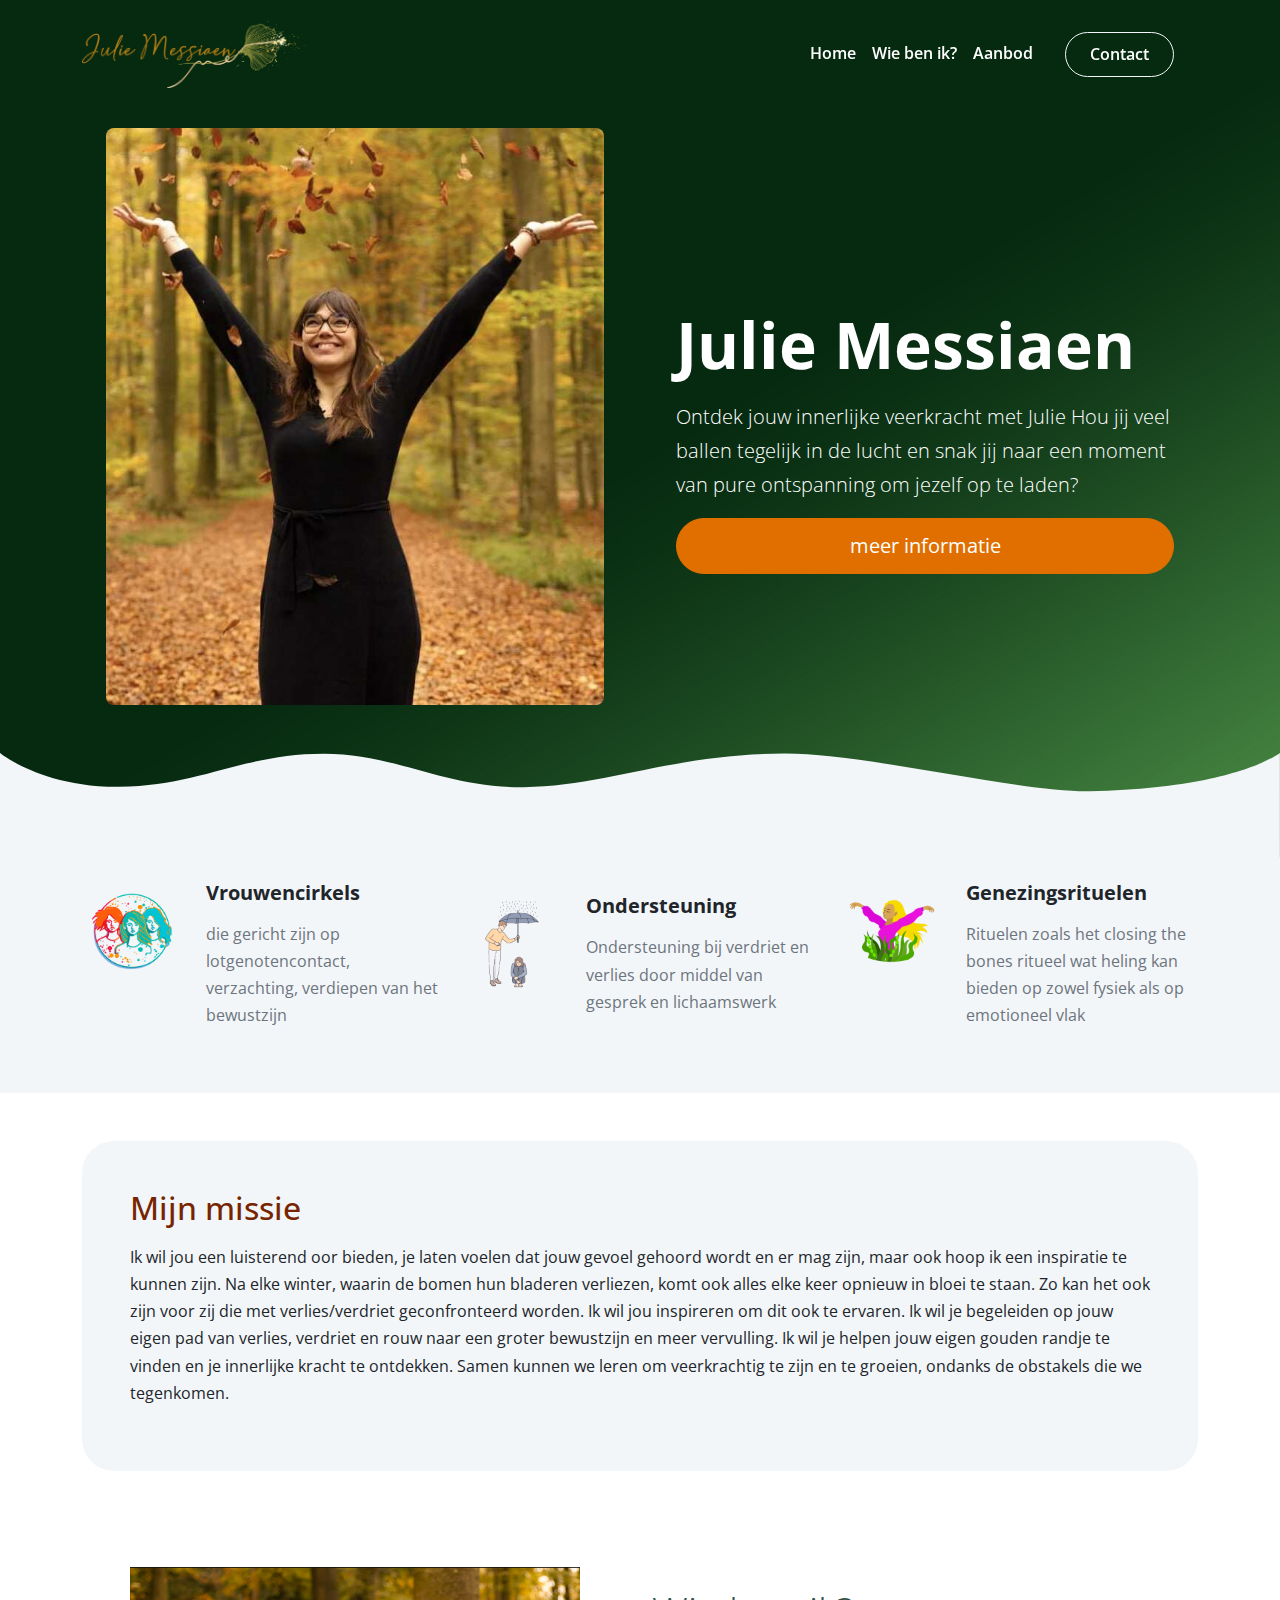
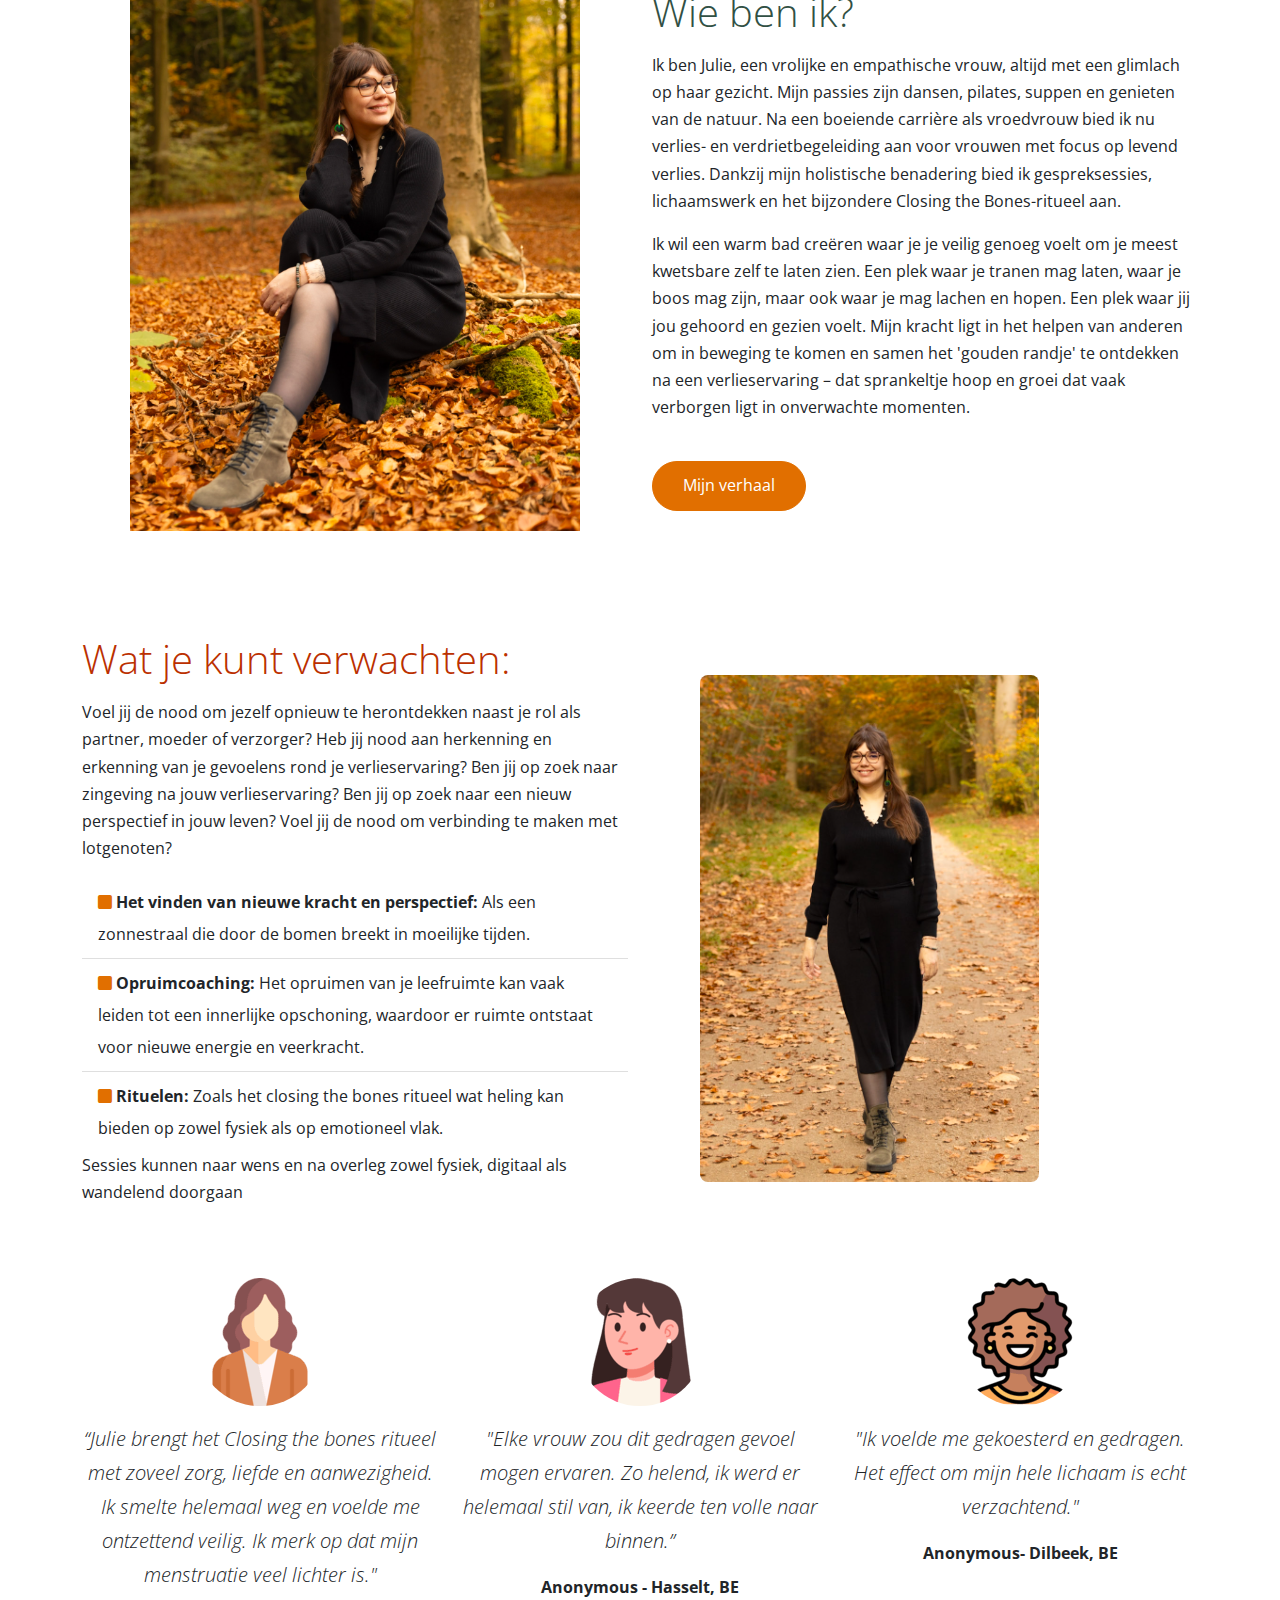
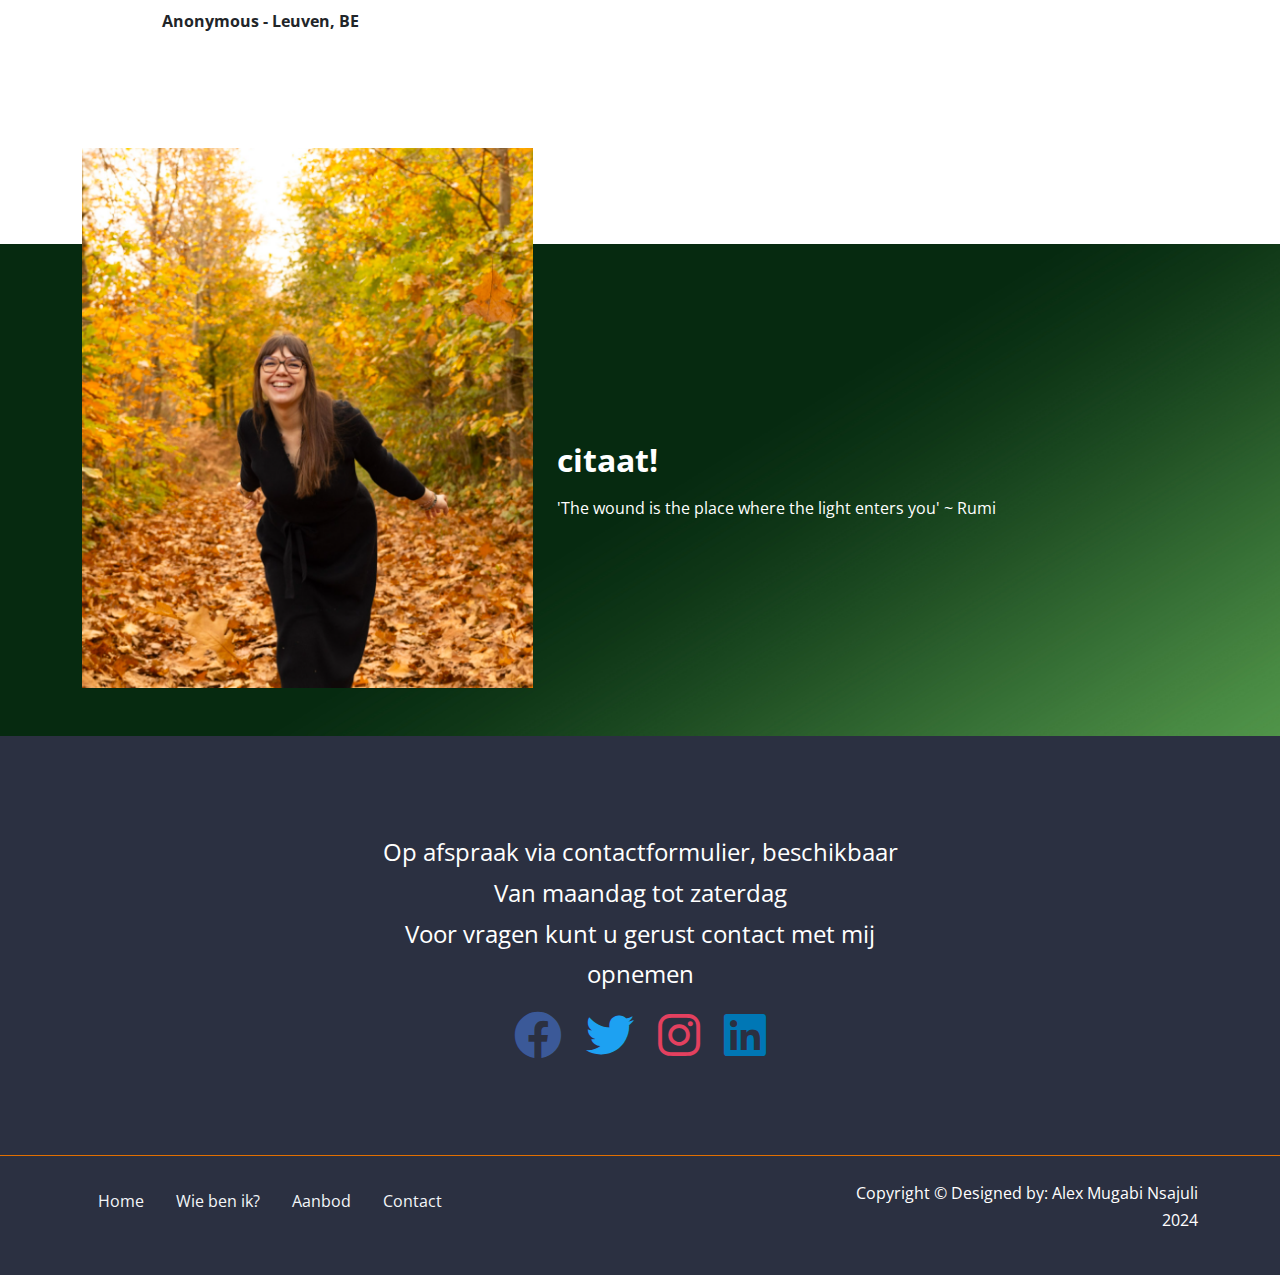
==== index.html @ 6402c8f2 "Initial commit" ====
<!DOCTYPE html>
<html lang="en">

<head>
  <meta charset="UTF-8" />
  <meta http-equiv="X-UA-Compatible" content="IE=edge" />
  <meta name="viewport" content="width=device-width, initial-scale=1.0" />
  <link href="https://fonts.googleapis.com/css2?family=Open+Sans:ital,wght@0,400;0,600;0,700;1,400&display=swap"
    rel="stylesheet" />
  <link rel="stylesheet" href="css/font-awesome.css" />
  <link rel="stylesheet" href="css/bootstrap.css" />
  <link rel="stylesheet" href="css/styles.css" />
  <link rel="icon" href="images/julie_icon.png" />
  <title>Julie Messiaen</title>
</head>

<body>
  <!-- Navigation -->
  <nav class="navbar navbar-expand-lg fixed-top navbar-dark">
    <div class="container">
      <a href="index.html" class="navbar-brand">
        <img src="images/julie_logo.png" alt="" width="225" />
      </a>
      <button class="navbar-toggler" type="button" data-bs-toggle="collapse" data-bs-target="#navbarNavDropdown">
        <span class="navbar-toggler-icon"></span>
      </button>
      <div class="collapse navbar-collapse" id="navbarNavDropdown">
        <ul class="navbar-nav ms-auto">
          <li class="nav-item">
            <a href="index.html" class="nav-link fw-semibold">Home</a>
          </li>
          <li class="nav-item">
            <a href="#about" class="nav-link fw-semibold">Wie ben ik?</a>
          </li>
          <li class="nav-item">
            <a href="#details" class="nav-link fw-semibold">Aanbod</a>
          </li>
          <li class="nav-item">
            <a href="contact.html" class="nav-link btn btn-outline-light fw-semibold px-4 mx-4">Contact</a>
          </li>
        </ul>
      </div>
    </div>
  </nav>

  <!-- Header -->
  <header class="header">
    <!-- Hero -->
    <div class="hero text-white pt-7">
      <div class="container-xl">
        <div class="row">
          <div class="col-md-6">
            <div class="image-container mb-5 px-4 ">
              <img src="images/julie_header.jpeg" alt="" class="img-fluid rounded-3" />
            </div>
          </div>
          <div class="col-md-6">
            <div class="text-container p-4 d-flex flex-column justify-content-center h-100 mb-5">
              <h1 class="display-3 fw-bold">Julie Messiaen</h1>
              <p class="lead">
                Ontdek jouw innerlijke veerkracht met Julie
                Hou jij veel ballen tegelijk in de lucht en snak jij naar een moment van pure ontspanning om
                jezelf op te laden?
              </p>

              <!-- Form -->
              <div class="form-container text-center">
                <form>
                  <div class="d-grid">
                    <a href="#details" class="btn btn-primary btn-lg text-white">
                      meer informatie
                    </a>
                  </div>
                </form>
              </div>
            </div>
          </div>
        </div>
      </div>
    </div>
    <svg class="frame-decoration" data-name="Layer 2" xmlns="http://www.w3.org/2000/svg" preserveAspectRatio="none"
      viewBox="0 0 1920 192.275">
      <defs>
        <style>
          .cls-1 {
            fill: #f3f6f9;
          }
        </style>
      </defs>
      <title>frame-decoration</title>
      <path class="cls-1"
        d="M0,158.755s63.9,52.163,179.472,50.736c121.494-1.5,185.839-49.738,305.984-49.733,109.21,0,181.491,51.733,300.537,50.233,123.941-1.562,225.214-50.126,390.43-50.374,123.821-.185,353.982,58.374,458.976,56.373,217.907-4.153,284.6-57.236,284.6-57.236V351.03H0V158.755Z"
        transform="translate(0 -158.755)" />
    </svg>
  </header>

  <!-- Icons -->
  <section class="icons bg-light pb-5">
    <div class="container-xl">
      <div class="row hstack g-4">

        <!-- Vrouwencirkels Icon -->
        <div class="col-md-4 d-flex gap-4">
          <img src="images/women_circle.png" alt="Vrouwencirkels" class="icon-img">
          <div>
            <h5 class="fw-bold">Vrouwencirkels</h5>
            <p class="text-muted">
              die gericht zijn op lotgenotencontact, verzachting, verdiepen van het
              bewustzijn
            </p>
          </div>
        </div>

        <!-- Ondersteuning Icon -->
        <div class="col-md-4 d-flex gap-4">
          <img src="images/support_icon.png" alt="Ondersteuning" class="icon-img">
          <div>
            <h5 class="fw-bold">Ondersteuning</h5>
            <p class="text-muted">
              Ondersteuning bij verdriet en verlies door middel van gesprek en lichaamswerk
            </p>
          </div>
        </div>

        <!-- Genezingsrituelen Icon -->
        <div class="col-md-4 d-flex gap-4">
          <img src="images/rituals_icon.png" alt="Genezingsrituelen" class="icon-img">
          <div>
            <h5 class="fw-bold">Genezingsrituelen</h5>
            <p class="text-muted">
              Rituelen zoals het closing the bones ritueel wat heling kan bieden op zowel fysiek als
              op emotioneel vlak
            </p>
          </div>
        </div>

      </div>
    </div>
  </section>

<!-- icon section ends here  -->

  <!-- Statement -->
  <section class="statement mb-5 mt-5">
    <div class="container">
      <div class="row">
        <div class="col-12">
          <div class="text-container bg-light p-5 rounded-5 ">
            <h2 id = "mission">Mijn missie</h2>
            <p>
              Ik wil jou een luisterend oor bieden, je laten voelen dat jouw gevoel gehoord wordt en er mag
              zijn, maar ook hoop ik een inspiratie te kunnen zijn. Na elke winter, waarin de bomen hun
              bladeren verliezen, komt ook alles elke keer opnieuw in bloei te staan. Zo kan het ook zijn
              voor zij die met verlies/verdriet geconfronteerd worden.
              Ik wil jou inspireren om dit ook te ervaren. Ik wil je begeleiden op jouw eigen pad van verlies,
              verdriet en rouw naar een groter bewustzijn en meer vervulling. Ik wil je helpen jouw eigen
              gouden randje te vinden en je innerlijke kracht te ontdekken.
              Samen kunnen we leren om veerkrachtig te zijn en te groeien, ondanks de obstakels die we
              tegenkomen.
            </p>
          </div>
        </div>
      </div>
    </div>
  </section>

  <!-- Details 2 -->
  <section id="about" class="details my-5">
    <div class="container">
      <div class="row">
        <div class="col-lg-6">
          <div class="image-container p-5">
            <img src="images/about_julie.png" alt="" class="img-fluid" />
          </div>
        </div>
        <div class="col-lg-6">
          <div class="text-container d-flex flex-column justify-content-center h-100">
            <h2 class="display-6" id="aboutme">Wie ben ik?</h2>
            <p>

              Ik ben Julie, een vrolijke en empathische vrouw, altijd met een glimlach op haar gezicht. Mijn
              passies zijn dansen, pilates, suppen en genieten van de natuur. Na een boeiende carrière
              als vroedvrouw bied ik nu verlies- en verdrietbegeleiding aan voor vrouwen met focus op
              levend verlies. Dankzij mijn holistische benadering bied ik gespreksessies, lichaamswerk en
              het bijzondere Closing the Bones-ritueel aan.
            </p>
            <p>
              Ik wil een warm bad creëren waar je je veilig genoeg voelt om je meest kwetsbare zelf te laten zien. Een
              plek waar je tranen mag laten,
              waar je boos mag zijn, maar ook waar je mag lachen en hopen. Een plek waar jij jou gehoord
              en gezien voelt. Mijn kracht ligt in het helpen van anderen om in beweging te komen en
              samen het &#39;gouden randje&#39; te ontdekken na een verlieservaring – dat sprankeltje hoop en
              groei dat vaak verborgen ligt in onverwachte momenten.
            </p>

            <a class="btn btn-primary text-white mt-4 align-self-start" data-bs-toggle="modal"
              data-bs-target="#modal2">Mijn verhaal</a>
          </div>
        </div>
      </div>
    </div>
  </section>

  <!-- Modal 2 -->
  <div id="modal2" class="modal fade">
    <div class="modal-dialog modal-lg mt-7">
      <div class="modal-content p-5">
        <div class="row">
          <div class="col-lg-6">
            <div class="image-container">
              <img src="images/more_julie.png" alt="" class="img-fluid" />
            </div>
          </div>

          <div class="col-lg-6">
            <div class="text-container">
              <h3 class="display-6">Mijn verhaal</h3>
              <p>
              <h3>Mijn verlieservaringen</h3>
              Het leven heeft mij reeds de nodige uitdagingen gegeven. Als kleine meisje groeide ik op
              met atopisch eczeem en op mijn 12 e werd een scoliose vastgesteld. Ik voelde me vaak
              buitengesloten en anders omdat ik niet alles kon doen zoals mijn leeftijdsgenoten.
              </p>
              <p>
                Gaandeweg leerde ik deze dingen omarmen en kon ik dit zien als ‘deel van mij’ en wie ik
                ben. Als tiener scheidden mijn ouders, hoewel ik wist dat dit de beste beslissing was voelde
                ik toch het gemis van het kerngezin. Zelf ben ik ook gescheiden en dit gaf mij aanvankelijk
                een gevoel van falen. Uiteindelijk weet ik dat dankzij ons positief, betrokken en verbindend
                ouderschap ons kind ook gelukkig is.
              </p>

              <!-- Hidden Paragraphs (Initially hidden) -->
              <div class="collapse hidden-paragraphs">
                <p>
                  In 2010 overleefde ik een zwaar auto ongeluk, met een lange revalidatie als gevolg. In 2020 kreeg ik
                  een burn-out en enige tijd daarna moest ik
                  noodgedwongen mijn zwangerschap beëindigen na 18 weken omwille van een aangeboren afwijking bij mijn
                  zoontje.
                  Het verlies van mijn 2 e zoontje Noah zorgde voor een keerpunt in mijn leven en heeft mij op een
                  bijzonder pad gebracht. Vanuit het proces van verdriet en rouw kwam ik heel dicht bij
                  mijzelf. Mijn bewustzijn vergrootte en ik durfde mijn grenzen aan te geven. Ik koos voor een
                  vervullend leven waarbij ik leerde luisteren naar mijn waarden en normen maar ook naar mijn lichaam.
                </p>
                <p>
                  Deze verdieping bracht mij niet alleen verzachting en vertrouwen maar ook empowerment. Hoewel ik dit
                  verdriet zal blijven meedragen kan ik ook diepe liefde & dankbaarheid voelen in mijn hart. Dat is mijn
                  gouden randje na het verlies van Noah.
                </p>
              </div>

              <!-- Button for toggling visibility -->
              <div class="col-lg-6">
                <button class="btn btn-link p-0 mb-3" id="continue-reading">lees verder</button>
              </div>

              <button class="btn btn-light" id="close-button" data-bs-dismiss="modal">Close</button>
            </div>
          </div>

        </div>
      </div>
    </div>
  </div>
  <!-- Details -->
  <section id="details" class="details my-5">
    <div class="container">
      <div class="row">
        <div class="col-lg-6">
          <div class="text-container d-flex flex-column justify-content-center h-100">
            <h2 class="display-6" id="expectations">Wat je kunt verwachten:</h2>
            <p>
              Voel jij de nood om jezelf opnieuw te herontdekken naast je rol als partner, moeder of
              verzorger?
              Heb jij nood aan herkenning en erkenning van je gevoelens rond je verlieservaring?
              Ben jij op zoek naar zingeving na jouw verlieservaring?
              Ben jij op zoek naar een nieuw perspectief in jouw leven?
              Voel jij de nood om verbinding te maken met lotgenoten?

            </p>
            <ul class="list-group list-group-flush lh-lg">
              <li class="list-group-item">
                <i class="fas fa-square text-primary"></i>
                <strong>Het vinden van nieuwe kracht en perspectief:</strong> Als een zonnestraal die door de bomen
                breekt in moeilijke tijden.
              </li>
              <li class="list-group-item">
                <i class="fas fa-square text-primary"></i>
                <strong>Opruimcoaching:</strong> Het opruimen van je leefruimte kan vaak leiden tot een innerlijke
                opschoning, waardoor er ruimte ontstaat voor nieuwe energie en veerkracht.
              </li>
              <li class="list-group-item">
                <i class="fas fa-square text-primary"></i>
                <strong>Rituelen:</strong> Zoals het closing the bones ritueel wat heling kan bieden op zowel fysiek als
                op emotioneel vlak.
              </li>
            </ul>
            <p>
              Sessies kunnen naar wens en na overleg zowel fysiek, digitaal als wandelend doorgaan
            </p>
          </div>
        </div>
        <div class="col-lg-6">
          <div class="image-container p-5">
            <img src="images/julie_walking.png" alt="" class="img-fluid rounded-3" />
          </div>
        </div>
      </div>
    </div>
  </section>



  <!-- Testimonials -->
  <section class="testimonials mb-8">
    <div class="container">
      <div class="row">
        <div class="col-md-4 text-center">
          <img src="images/woman1.png" alt="" class="rounded-circle mb-3" />
          <p class="lead fst-italic">
            “Julie brengt het Closing the bones ritueel met zoveel zorg, liefde en aanwezigheid.

            Ik smelte helemaal weg en voelde me ontzettend veilig. Ik merk op dat mijn menstruatie veel lichter is."

          </p>
          <p class="fw-bold">Anonymous - Leuven, BE</p>
        </div>

        <div class="col-md-4 text-center">
          <img src="images/woman2.png" alt="" class="rounded-circle mb-3" />
          <p class="lead fst-italic">

            "Elke vrouw zou dit gedragen gevoel mogen ervaren.

            Zo helend, ik werd er helemaal stil van, ik keerde ten volle naar binnen.”
          </p>
          <p class="fw-bold">Anonymous - Hasselt, BE</p>
        </div>

        <div class="col-md-4 text-center">
          <img src="images/woman3.png" alt="" class="rounded-circle mb-3" />
          <p class="lead fst-italic">
            "Ik voelde me gekoesterd en gedragen. Het effect om
            mijn hele lichaam is echt verzachtend."
          </p>
          <p class="fw-bold">Anonymous- Dilbeek, BE</p>
        </div>
      </div>
    </div>
  </section>

  <!-- Download -->
  <section class="download">
    <div class="container">
      <div class="row">
        <div class="col-lg-5">
          <div class="image-container mt-n6 mb-5">
            <img src="images/julie_bottom.png" alt="" class="img-fluid" />
          </div>
        </div>
        <div class="col-lg-7">
          <div class="text-container text-white d-flex flex-column justify-content-center h-100 mb-5">
            <h2 class="fw-bold">citaat!</h2>
            <p>
              'The wound is the place where the light enters you' ~ Rumi
            </p>
          </div>
        </div>
      </div>
    </div>
  </section>

  <!-- Social -->
  <section class="social text-bg-dark py-6 overflow-hidden">
    <div class="container">
        <div class="row">
            <div class="col-md-6 offset-md-3 text-center fs-4">
                <p>
                    Op afspraak via contactformulier, beschikbaar
                    Van maandag tot zaterdag<br />
                    Voor vragen kunt u gerust contact met mij opnemen
                </p>
                <div class="social-icons d-flex justify-content-center gap-4">
                    <i class="fab fa-facebook fa-2x social-icon facebook"></i>
                    <i class="fab fa-twitter fa-2x social-icon twitter"></i>
                    <i class="fab fa-instagram fa-2x social-icon instagram"></i>
                    <i class="fab fa-linkedin fa-2x social-icon linkedin"></i>
                </div>
            </div>
        </div>
    </div>
</section>


  <!-- Footer -->
  <footer class="border-top border-primary bg-dark text-white py-4">
    <div class="container">
      <div class="row">
        <div class="col-md-8">
          <ul class="nav">
            <li class="nav-item">
              <a href="index.html" class="nav-link link-light">Home</a>
            </li>
            <li class="nav-item">
              <a href="#about" class="nav-link link-light">Wie ben ik?</a>
            </li>
            <li class="nav-item">
              <a href="#details" class="nav-link link-light">Aanbod</a>
            </li>
            <li class="nav-item">
              <a href="contact.html" class="nav-link link-light">Contact</a>
            </li>
          </ul>
        </div>
        <div class="col-md-4">
          <p class="text-end d-none d-md-block">
            Copyright &copy; Designed by: Alex Mugabi Nsajuli 2024
          </p>
        </div>
      </div>
    </div>
  </footer>

  <script src="js/bootstrap.bundle.min.js"></script>
  <script src="js/script.js"></script>
</body>

</html>
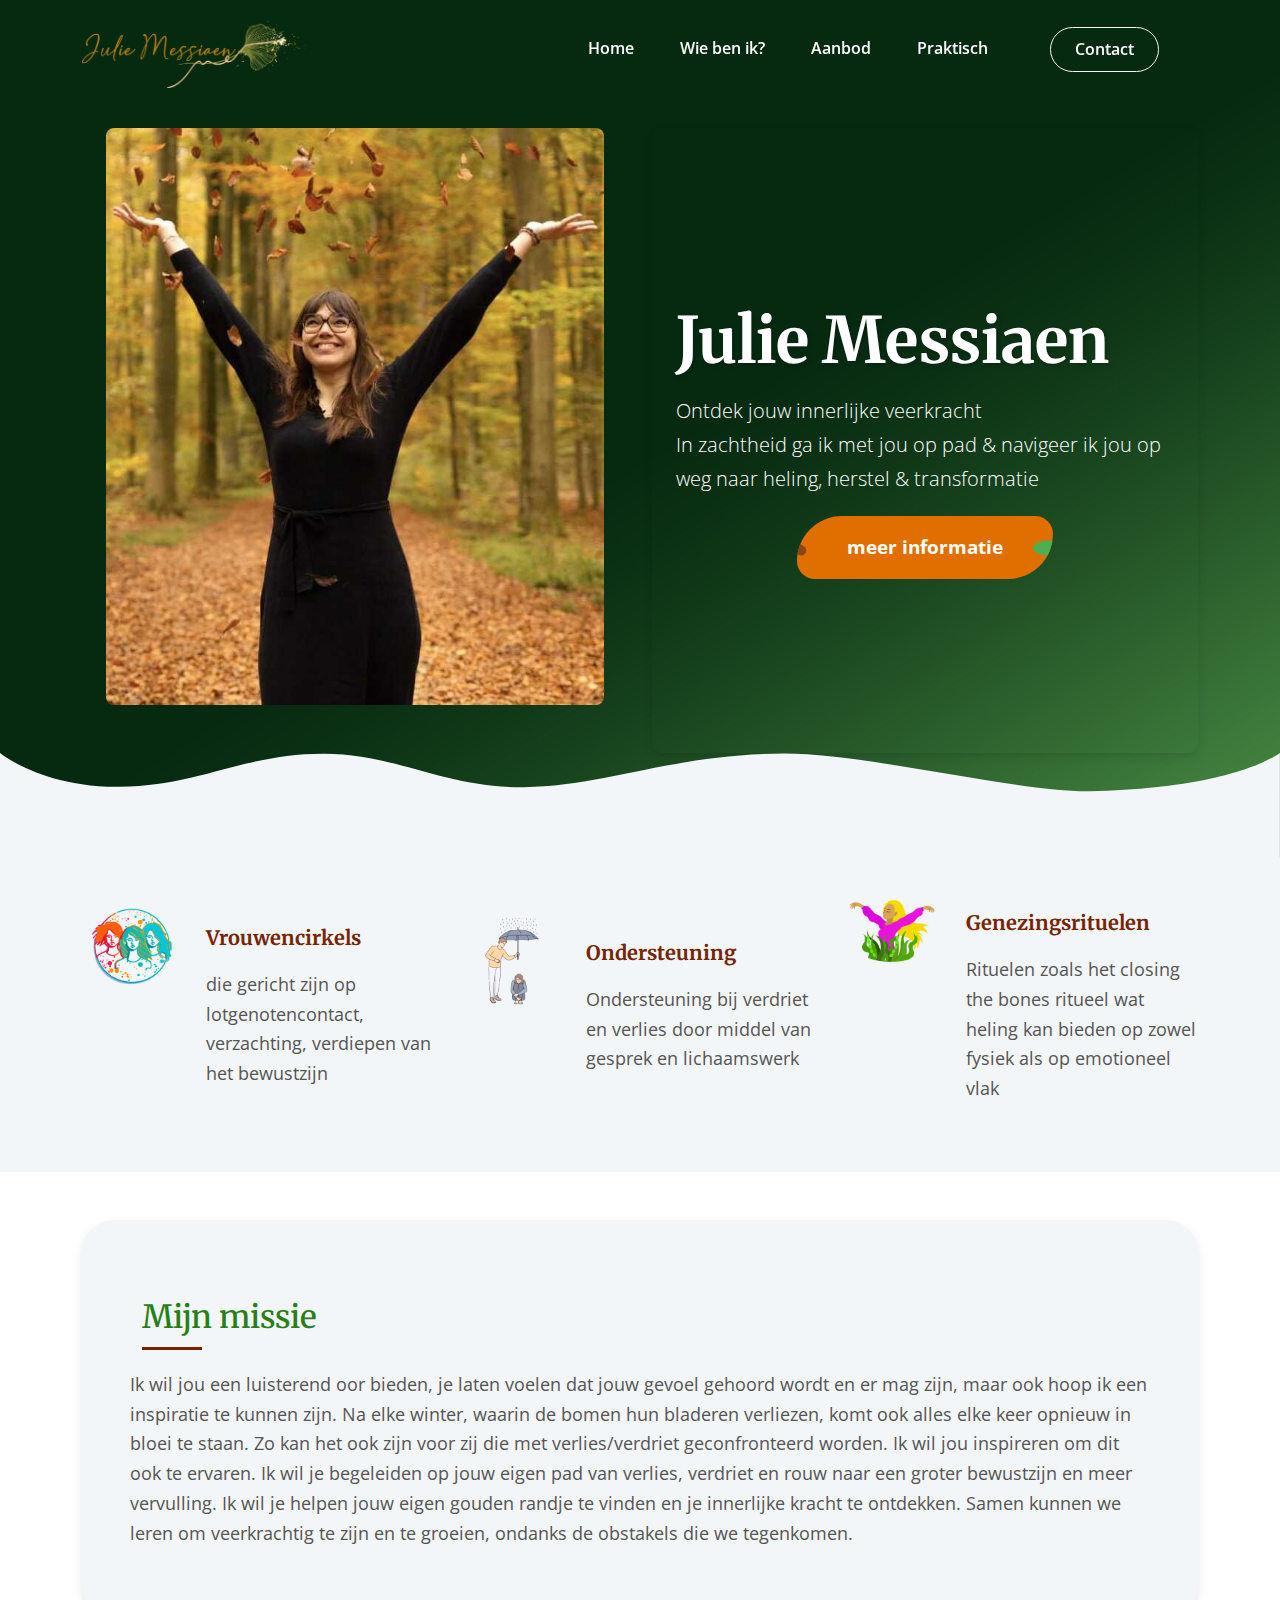
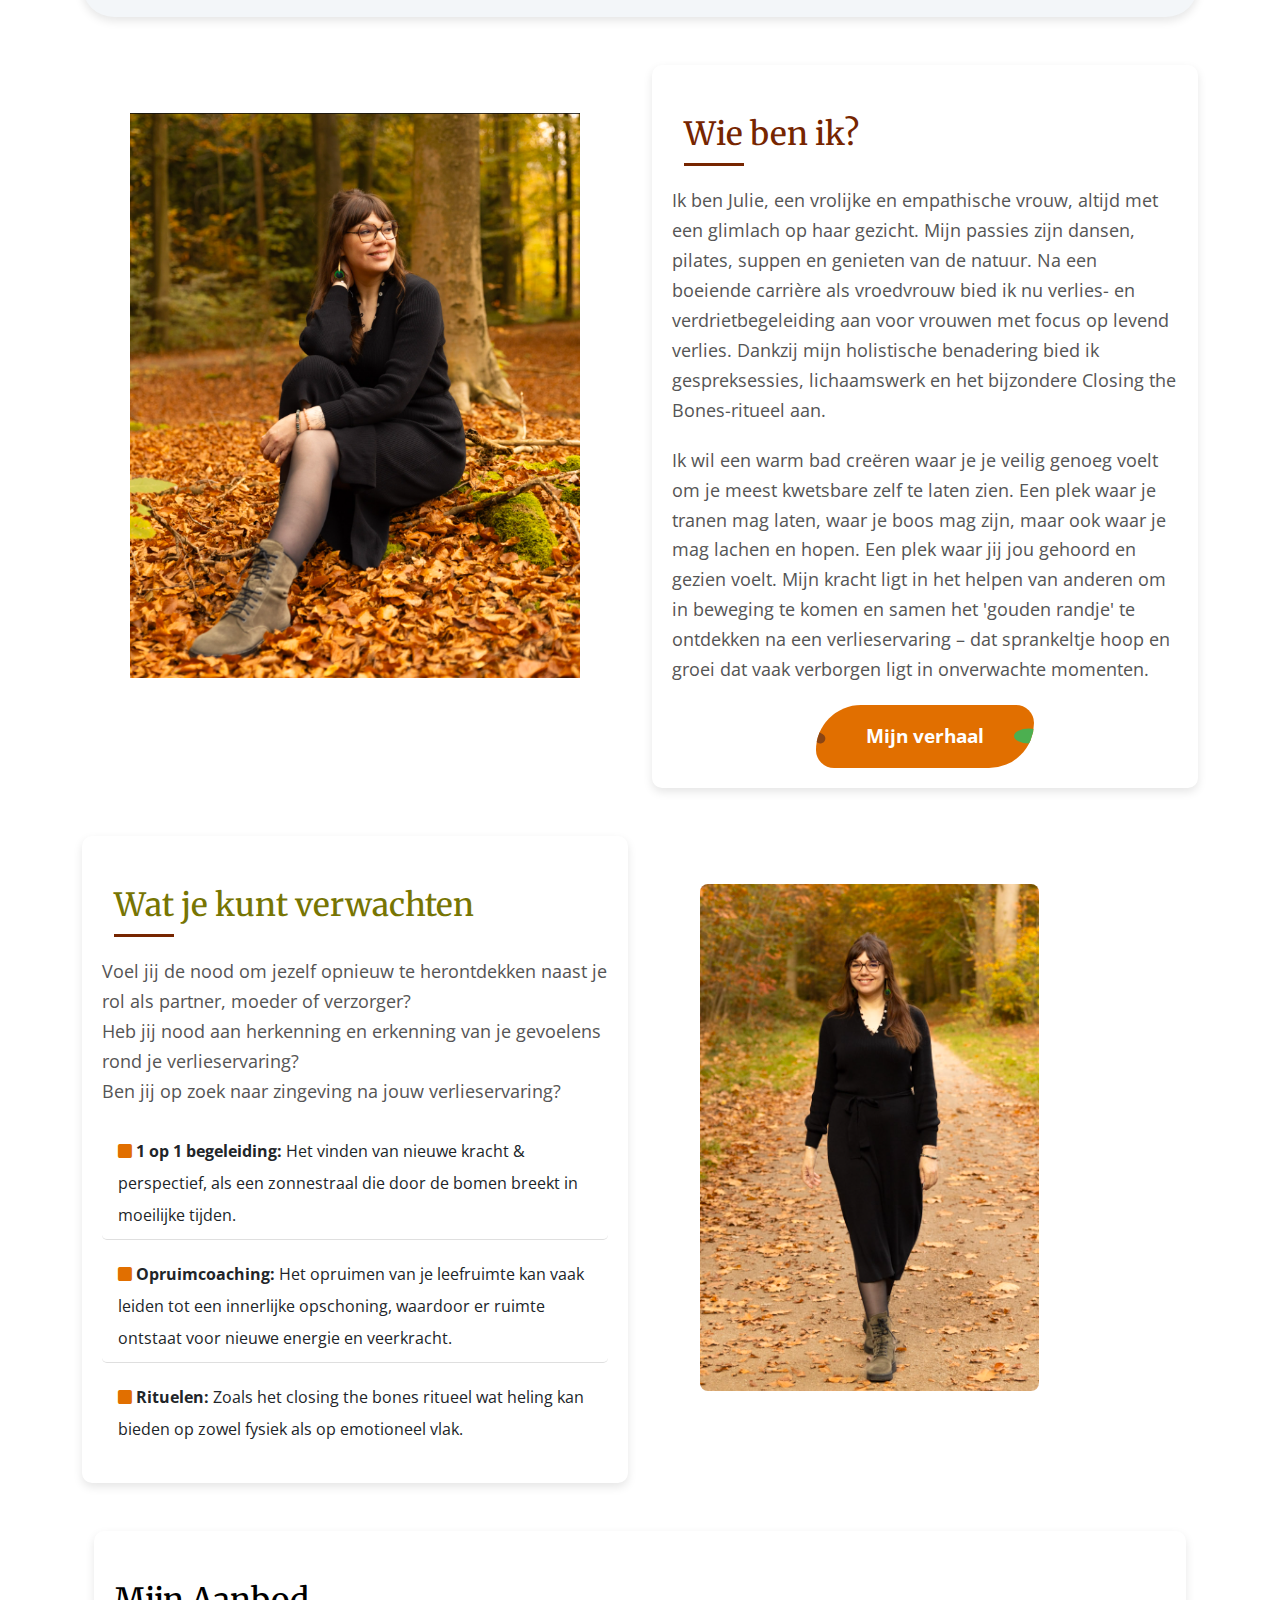
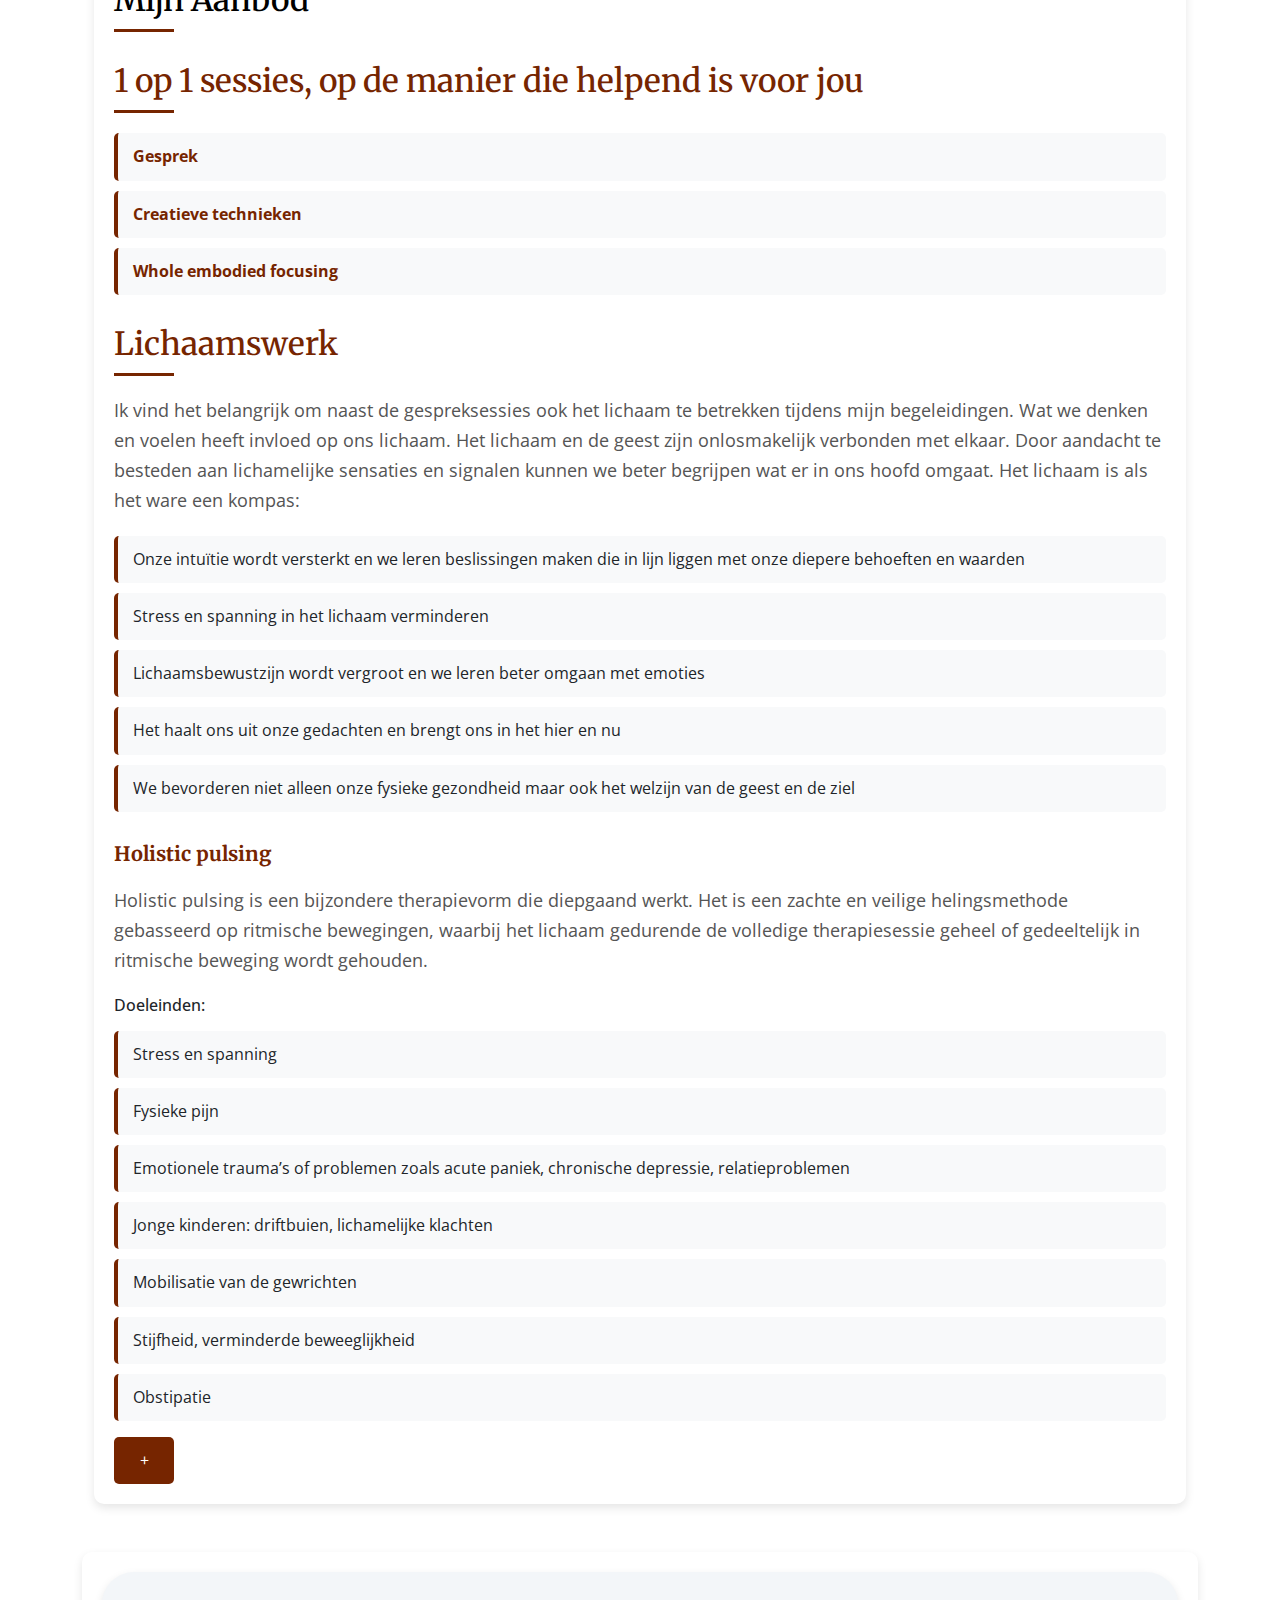
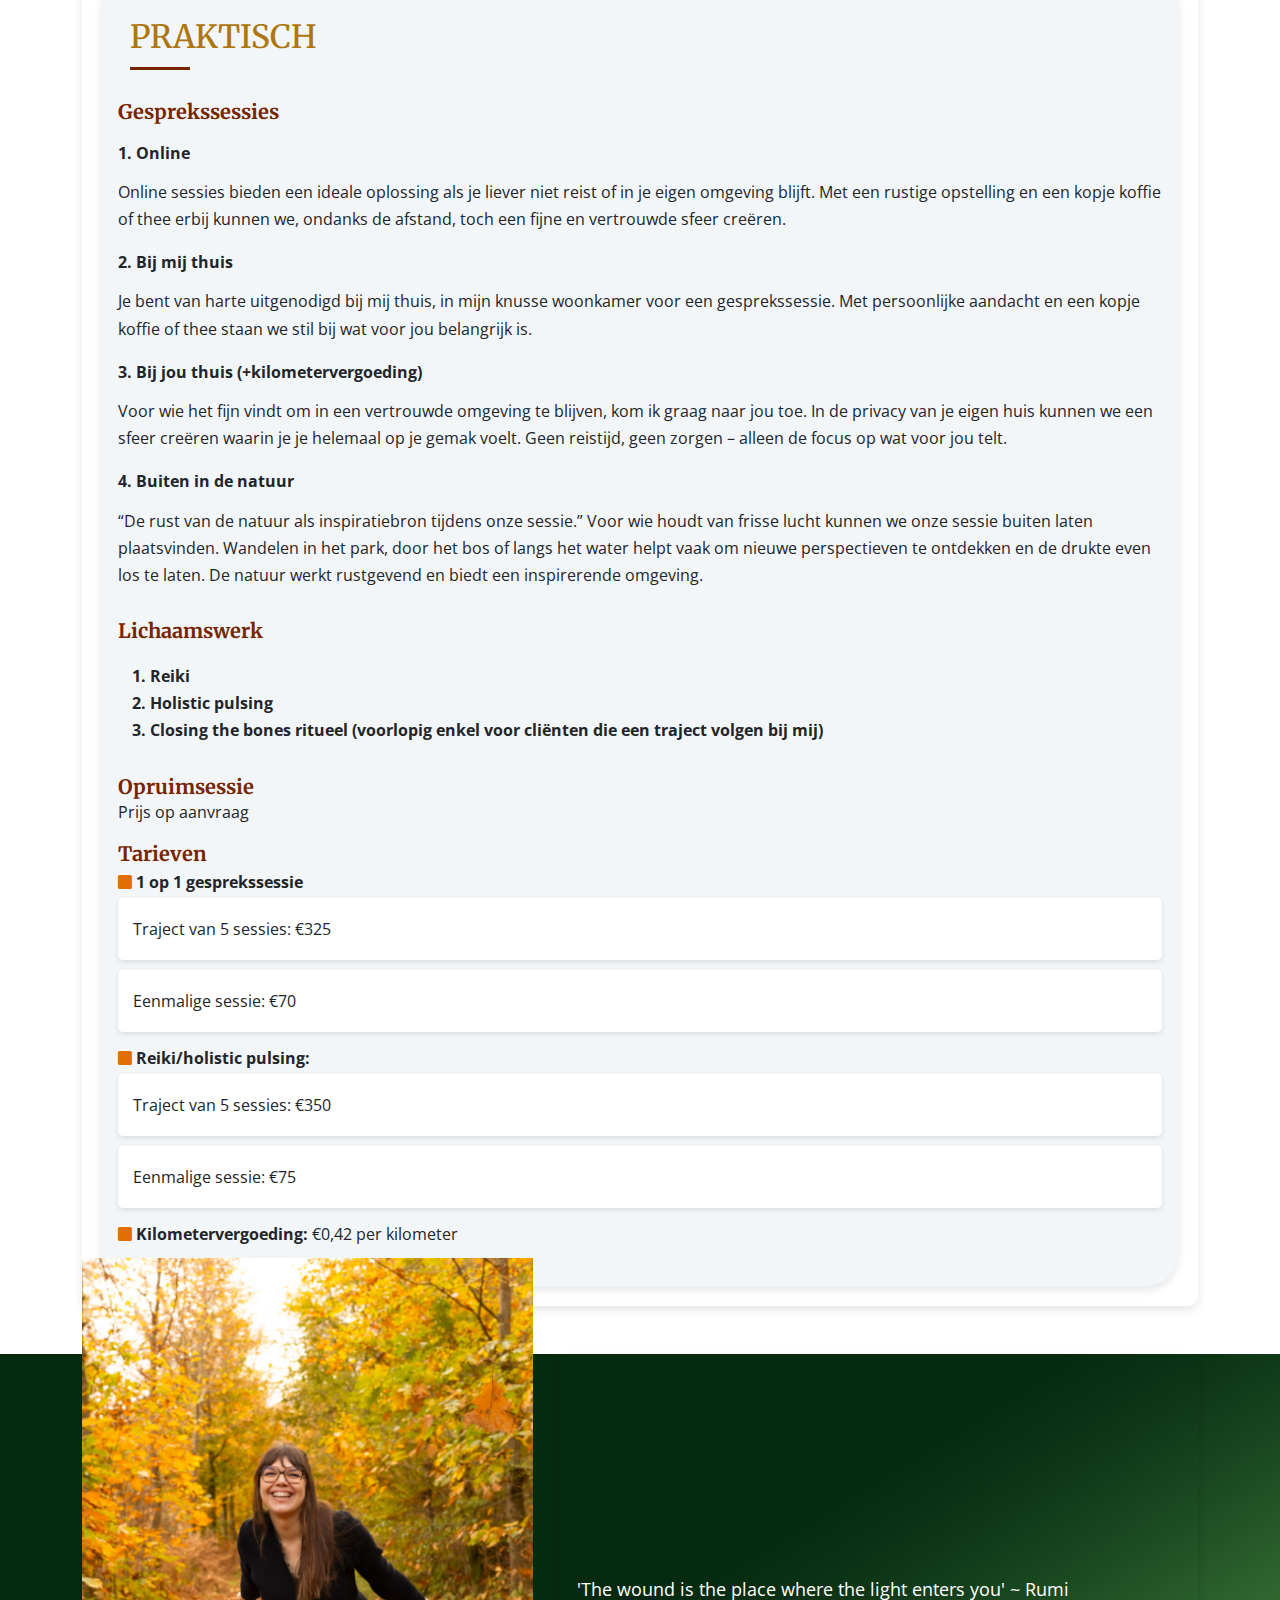
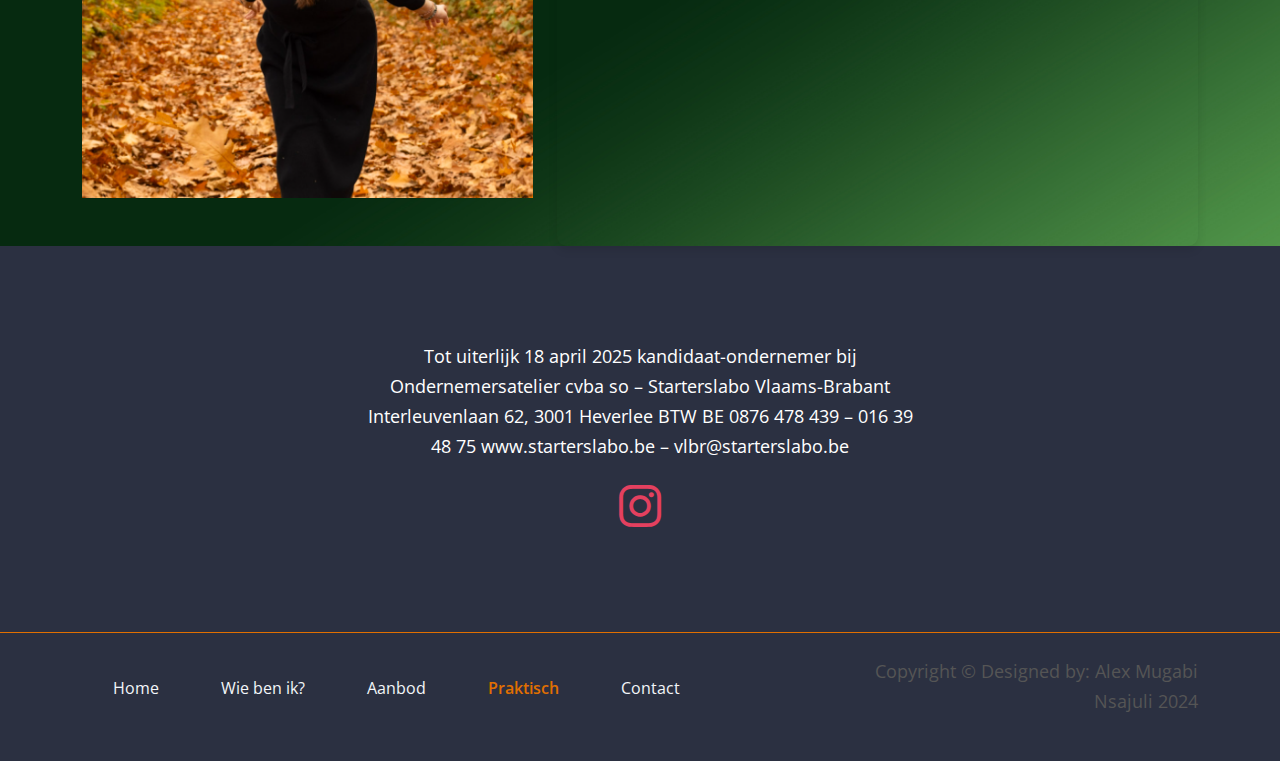
==== commit 3341f15e: "Latest changes to index,contact and css" ====
--- a/index.html
+++ b/index.html
@@ -5,8 +5,17 @@
   <meta charset="UTF-8" />
   <meta http-equiv="X-UA-Compatible" content="IE=edge" />
   <meta name="viewport" content="width=device-width, initial-scale=1.0" />
-  <link href="https://fonts.googleapis.com/css2?family=Open+Sans:ital,wght@0,400;0,600;0,700;1,400&display=swap"
+  <link href="https://fonts.googleapis.com/css2?family=Open+Sans:ital,wght@0,400;0,600;0,0;1,400&display=swap"
     rel="stylesheet" />
+  <!-- Google Fonts -->
+  <link
+    href="https://fonts.googleapis.com/css2?family=Merriweather:wght@400;700&family=Open+Sans:wght@400;600&display=swap"
+    rel="stylesheet">
+    <head>
+      <!-- Google Font -->
+      <link href="https://fonts.googleapis.com/css2?family=Playfair+Display:wght@700&family=Poppins:wght@500&display=swap" rel="stylesheet">
+    </head>
+    
   <link rel="stylesheet" href="css/font-awesome.css" />
   <link rel="stylesheet" href="css/bootstrap.css" />
   <link rel="stylesheet" href="css/styles.css" />
@@ -21,10 +30,11 @@
       <a href="index.html" class="navbar-brand">
         <img src="images/julie_logo.png" alt="" width="225" />
       </a>
-      <button class="navbar-toggler" type="button" data-bs-toggle="collapse" data-bs-target="#navbarNavDropdown">
+      <button class="navbar-toggler" type="button" data-bs-toggle="collapse" data-bs-target="#navbarNavDropdown"
+        aria-controls="navbarNavDropdown" aria-expanded="false" aria-label="Toggle navigation">
         <span class="navbar-toggler-icon"></span>
       </button>
-      <div class="collapse navbar-collapse" id="navbarNavDropdown">
+      <div class="collapse navbar-collapse navNoEdit" id="navbarNavDropdown">
         <ul class="navbar-nav ms-auto">
           <li class="nav-item">
             <a href="index.html" class="nav-link fw-semibold">Home</a>
@@ -36,12 +46,20 @@
             <a href="#details" class="nav-link fw-semibold">Aanbod</a>
           </li>
           <li class="nav-item">
+            <a href="#prices" class="nav-link fw-semibold">Praktisch</a>
+          </li>
+          <li class="nav-item">
             <a href="contact.html" class="nav-link btn btn-outline-light fw-semibold px-4 mx-4">Contact</a>
           </li>
         </ul>
       </div>
     </div>
   </nav>
+
+  <!-- JavaScript to handle menu collapse on various interactions -->
+  <script>
+    
+  </script>
 
   <!-- Header -->
   <header class="header">
@@ -55,21 +73,24 @@
             </div>
           </div>
           <div class="col-md-6">
-            <div class="text-container p-4 d-flex flex-column justify-content-center h-100 mb-5">
+            <div class="text-container p-4 d-flex flex-column justify-content-center h-100 mb-5 bg-transparent">
               <h1 class="display-3 fw-bold">Julie Messiaen</h1>
-              <p class="lead">
-                Ontdek jouw innerlijke veerkracht met Julie
-                Hou jij veel ballen tegelijk in de lucht en snak jij naar een moment van pure ontspanning om
-                jezelf op te laden?
+              <p class="lead text-white">
+                Ontdek jouw innerlijke veerkracht <br /> In zachtheid ga ik met jou op pad & navigeer ik jou op weg naar
+                heling, herstel & transformatie
+
               </p>
 
               <!-- Form -->
               <div class="form-container text-center">
                 <form>
-                  <div class="d-grid">
+                  <!-- <div class="d-grid">
                     <a href="#details" class="btn btn-primary btn-lg text-white">
                       meer informatie
                     </a>
+                  </div> -->
+                  <div class="container text-center ">
+                    <a href="#details" class="branch-button btn btn-primary ">meer informatie </a>
                   </div>
                 </form>
               </div>
@@ -104,7 +125,7 @@
           <img src="images/women_circle.png" alt="Vrouwencirkels" class="icon-img">
           <div>
             <h5 class="fw-bold">Vrouwencirkels</h5>
-            <p class="text-muted">
+            <p>
               die gericht zijn op lotgenotencontact, verzachting, verdiepen van het
               bewustzijn
             </p>
@@ -116,7 +137,7 @@
           <img src="images/support_icon.png" alt="Ondersteuning" class="icon-img">
           <div>
             <h5 class="fw-bold">Ondersteuning</h5>
-            <p class="text-muted">
+            <p>
               Ondersteuning bij verdriet en verlies door middel van gesprek en lichaamswerk
             </p>
           </div>
@@ -127,7 +148,7 @@
           <img src="images/rituals_icon.png" alt="Genezingsrituelen" class="icon-img">
           <div>
             <h5 class="fw-bold">Genezingsrituelen</h5>
-            <p class="text-muted">
+            <p>
               Rituelen zoals het closing the bones ritueel wat heling kan bieden op zowel fysiek als
               op emotioneel vlak
             </p>
@@ -138,7 +159,7 @@
     </div>
   </section>
 
-<!-- icon section ends here  -->
+  <!-- icon section ends here  -->
 
   <!-- Statement -->
   <section class="statement mb-5 mt-5">
@@ -146,18 +167,27 @@
       <div class="row">
         <div class="col-12">
           <div class="text-container bg-light p-5 rounded-5 ">
-            <h2 id = "mission">Mijn missie</h2>
-            <p>
-              Ik wil jou een luisterend oor bieden, je laten voelen dat jouw gevoel gehoord wordt en er mag
-              zijn, maar ook hoop ik een inspiratie te kunnen zijn. Na elke winter, waarin de bomen hun
-              bladeren verliezen, komt ook alles elke keer opnieuw in bloei te staan. Zo kan het ook zijn
-              voor zij die met verlies/verdriet geconfronteerd worden.
-              Ik wil jou inspireren om dit ook te ervaren. Ik wil je begeleiden op jouw eigen pad van verlies,
-              verdriet en rouw naar een groter bewustzijn en meer vervulling. Ik wil je helpen jouw eigen
-              gouden randje te vinden en je innerlijke kracht te ontdekken.
-              Samen kunnen we leren om veerkrachtig te zijn en te groeien, ondanks de obstakels die we
-              tegenkomen.
-            </p>
+            <!-- <h2 id="mission">Mijn missie</h2>-->
+            <!-- <h2 id="mission">Mijn missie</h2> -->
+
+            </head>
+
+            <body>
+              <div class="container mt-0">
+                <!-- <h2 class="leaf-header">Mijn missie</h2> -->
+                <h2 class="mission ">Mijn missie</h2>
+              </div>
+              <p>
+                Ik wil jou een luisterend oor bieden, je laten voelen dat jouw gevoel gehoord wordt en er mag
+                zijn, maar ook hoop ik een inspiratie te kunnen zijn. Na elke winter, waarin de bomen hun
+                bladeren verliezen, komt ook alles elke keer opnieuw in bloei te staan. Zo kan het ook zijn
+                voor zij die met verlies/verdriet geconfronteerd worden.
+                Ik wil jou inspireren om dit ook te ervaren. Ik wil je begeleiden op jouw eigen pad van verlies,
+                verdriet en rouw naar een groter bewustzijn en meer vervulling. Ik wil je helpen jouw eigen
+                gouden randje te vinden en je innerlijke kracht te ontdekken.
+                Samen kunnen we leren om veerkrachtig te zijn en te groeien, ondanks de obstakels die we
+                tegenkomen.
+              </p>
           </div>
         </div>
       </div>
@@ -173,9 +203,13 @@
             <img src="images/about_julie.png" alt="" class="img-fluid" />
           </div>
         </div>
-        <div class="col-lg-6">
+        <div class="col-lg-6 ">
           <div class="text-container d-flex flex-column justify-content-center h-100">
-            <h2 class="display-6" id="aboutme">Wie ben ik?</h2>
+            <div class="container">
+              <!-- <h2 class="splash-header">Wie ben ik?</h2> -->
+              <h2 >Wie ben ik?</h2>
+            </div>
+            <!-- <h2 class="display-6" id="aboutme">Wie ben ik?</h2> -->
             <p>
 
               Ik ben Julie, een vrolijke en empathische vrouw, altijd met een glimlach op haar gezicht. Mijn
@@ -192,9 +226,10 @@
               samen het &#39;gouden randje&#39; te ontdekken na een verlieservaring – dat sprankeltje hoop en
               groei dat vaak verborgen ligt in onverwachte momenten.
             </p>
-
-            <a class="btn btn-primary text-white mt-4 align-self-start" data-bs-toggle="modal"
-              data-bs-target="#modal2">Mijn verhaal</a>
+            <div class="container text-center ">
+              <a class="branch-button btn btn-primary " data-bs-toggle="modal" data-bs-target="#modal2">Mijn verhaal
+              </a>
+            </div>
           </div>
         </div>
       </div>
@@ -202,7 +237,7 @@
   </section>
 
   <!-- Modal 2 -->
-  <div id="modal2" class="modal fade">
+  <div id="modal2" class="modal fade ">
     <div class="modal-dialog modal-lg mt-7">
       <div class="modal-content p-5">
         <div class="row">
@@ -261,27 +296,34 @@
       </div>
     </div>
   </div>
-  <!-- Details -->
-  <section id="details" class="details my-5">
+  <!-- Details offer section -->
+  <section id="details" class="details my-5 ">
     <div class="container">
       <div class="row">
         <div class="col-lg-6">
           <div class="text-container d-flex flex-column justify-content-center h-100">
-            <h2 class="display-6" id="expectations">Wat je kunt verwachten:</h2>
+            <div class="container mt-0">
+              <!-- <h2 class="leaf-header" style="background-color: red;">Wat je kunt verwachten</h2> -->
+              <h2 class="expectations">Wat je kunt verwachten</h2>
+
+            </div>
             <p>
               Voel jij de nood om jezelf opnieuw te herontdekken naast je rol als partner, moeder of
-              verzorger?
-              Heb jij nood aan herkenning en erkenning van je gevoelens rond je verlieservaring?
-              Ben jij op zoek naar zingeving na jouw verlieservaring?
-              Ben jij op zoek naar een nieuw perspectief in jouw leven?
-              Voel jij de nood om verbinding te maken met lotgenoten?
+              verzorger?<br />
+              Heb jij nood aan herkenning en erkenning van je gevoelens rond je verlieservaring?<br />
+              Ben jij op zoek naar zingeving na jouw verlieservaring?<br />
+
+              <!-- Julie has to decide whether to keep this code / words. too much writings that is why i commented it out -->
+
+              <!-- Ben jij op zoek naar een nieuw perspectief in jouw leven?<br />
+              Voel jij de nood om verbinding te maken met lotgenoten?<br /> -->
 
             </p>
             <ul class="list-group list-group-flush lh-lg">
               <li class="list-group-item">
                 <i class="fas fa-square text-primary"></i>
-                <strong>Het vinden van nieuwe kracht en perspectief:</strong> Als een zonnestraal die door de bomen
-                breekt in moeilijke tijden.
+                <strong>1 op 1 begeleiding:</strong> Het vinden van nieuwe kracht & perspectief, als een zonnestraal die
+                door de bomen breekt in moeilijke tijden.
               </li>
               <li class="list-group-item">
                 <i class="fas fa-square text-primary"></i>
@@ -294,9 +336,6 @@
                 op emotioneel vlak.
               </li>
             </ul>
-            <p>
-              Sessies kunnen naar wens en na overleg zowel fysiek, digitaal als wandelend doorgaan
-            </p>
           </div>
         </div>
         <div class="col-lg-6">
@@ -305,49 +344,164 @@
           </div>
         </div>
       </div>
-    </div>
-  </section>
-
-
-
-  <!-- Testimonials -->
-  <section class="testimonials mb-8">
-    <div class="container">
-      <div class="row">
-        <div class="col-md-4 text-center">
-          <img src="images/woman1.png" alt="" class="rounded-circle mb-3" />
-          <p class="lead fst-italic">
-            “Julie brengt het Closing the bones ritueel met zoveel zorg, liefde en aanwezigheid.
-
-            Ik smelte helemaal weg en voelde me ontzettend veilig. Ik merk op dat mijn menstruatie veel lichter is."
-
-          </p>
-          <p class="fw-bold">Anonymous - Leuven, BE</p>
-        </div>
-
-        <div class="col-md-4 text-center">
-          <img src="images/woman2.png" alt="" class="rounded-circle mb-3" />
-          <p class="lead fst-italic">
-
-            "Elke vrouw zou dit gedragen gevoel mogen ervaren.
-
-            Zo helend, ik werd er helemaal stil van, ik keerde ten volle naar binnen.”
-          </p>
-          <p class="fw-bold">Anonymous - Hasselt, BE</p>
-        </div>
-
-        <div class="col-md-4 text-center">
-          <img src="images/woman3.png" alt="" class="rounded-circle mb-3" />
-          <p class="lead fst-italic">
-            "Ik voelde me gekoesterd en gedragen. Het effect om
-            mijn hele lichaam is echt verzachtend."
-          </p>
-          <p class="fw-bold">Anonymous- Dilbeek, BE</p>
-        </div>
-      </div>
-    </div>
-  </section>
-
+
+      <section class="container my-5 ">
+        <div class="row">
+          <div class="col-lg-12">
+            <div class="text-container">
+              <h2 style="color: black;">Mijn Aanbod</h2>
+              <div class="content">
+                <h2>1 op 1 sessies, op de manier die helpend is voor jou</h2>
+                <ul>
+                  <li class="highlight">Gesprek</li>
+                  <li class="highlight">Creatieve technieken</li>
+                  <li class="highlight">Whole embodied focusing</li>
+                </ul>
+
+                <h2>Lichaamswerk</h2>
+                <p>
+                  Ik vind het belangrijk om naast de gespreksessies ook het lichaam te betrekken tijdens mijn
+                  begeleidingen. Wat we denken en voelen heeft invloed op ons lichaam. Het lichaam en de
+                  geest zijn onlosmakelijk verbonden met elkaar. Door aandacht te besteden aan lichamelijke
+                  sensaties en signalen kunnen we beter begrijpen wat er in ons hoofd omgaat. Het lichaam is
+                  als het ware een kompas:
+                </p>
+                <ul>
+                  <li>Onze intuïtie wordt versterkt en we leren beslissingen maken die in lijn liggen met
+                    onze diepere behoeften en waarden</li>
+                  <li>Stress en spanning in het lichaam verminderen</li>
+                  <li>Lichaamsbewustzijn wordt vergroot en we leren beter omgaan met emoties</li>
+                  <li>Het haalt ons uit onze gedachten en brengt ons in het hier en nu</li>
+                  <li>We bevorderen niet alleen onze fysieke gezondheid maar ook het welzijn van de geest en de ziel
+                  </li>
+                </ul>
+
+                <h5 class="highlight">Holistic pulsing</h5>
+                <p>
+                  Holistic pulsing is een bijzondere therapievorm die diepgaand werkt. Het is een zachte en
+                  veilige helingsmethode gebasseerd op ritmische bewegingen, waarbij het lichaam gedurende
+                  de volledige therapiesessie geheel of gedeeltelijk in ritmische beweging wordt gehouden.
+                </p>
+                <h6>Doeleinden:</h6>
+                <div id="holistic-pulsing-list-container">
+                  <ul id="holistic-pulsing-list">
+                    <li>Stress en spanning</li>
+                    <li>Fysieke pijn</li>
+                    <li>Emotionele trauma’s of problemen zoals acute paniek, chronische depressie,
+                      relatieproblemen</li>
+                    <li>Jonge kinderen: driftbuien, lichamelijke klachten</li>
+                    <li>Mobilisatie van de gewrichten</li>
+                    <li>Stijfheid, verminderde beweeglijkheid</li>
+                    <li>Obstipatie</li>
+                    <li class="hidden">Vochtretentie (oedeem)</li>
+                    <li class="hidden">Zwangeren: bevordert een ontspannen levensbegin voor de baby</li>
+                    <li class="hidden">Stimulans voor iedereen die streeft om zichzelf te ontdekken</li>
+                    <li class="hidden">Zorgt voor diepe ontspanning</li>
+                    <li class="hidden">Werkt rechtstreeks in op blokkades in het lichaam</li>
+                  </ul>
+                </div>
+                <button class="expand-button" onclick="toggleHiddenItems('holistic-pulsing-list', this)">+</button>
+              </div>
+            </div>
+          </div>
+        </div>
+      </section>
+    </div>
+  </section>
+
+  <!-- Prices section  -->
+
+
+  <!-- Details -->
+  <section id="prices" class="details my-5">
+    <div class="container">
+      <div class="Row">
+        <div class="col-lg-12">
+          <div class="text-container d-flex flex-column justify-content-center h-100">
+
+            <div class="text-container bg-light p-3 rounded-5  mt-0">
+              <div class="container mt-0">
+
+                <h2 class="price">PRAKTISCH</h2>
+
+              </div>
+        
+              <p>
+
+                <strong>
+                  <h5>Gesprekssessies</h5>
+                </strong>
+
+
+              <p>
+                <strong>
+                  <h6>1. Online </h6>
+                </strong>
+                Online sessies bieden een ideale oplossing als je liever niet reist of in je eigen
+                omgeving blijft. Met een rustige opstelling en een kopje koffie of thee erbij kunnen
+                we, ondanks de afstand, toch een fijne en vertrouwde sfeer creëren.
+              </p>
+              <h6 style="font-weight: bold;">2. Bij mij thuis </h6>
+              Je bent van harte uitgenodigd bij mij thuis, in mijn knusse woonkamer voor een
+              gesprekssessie. Met persoonlijke aandacht en een kopje koffie of thee staan we stil
+              bij wat voor jou belangrijk is.
+              </p>
+              </p>
+              <h6 style="font-weight: bold;">3. Bij jou thuis (+kilometervergoeding)</h6>
+              Voor wie het fijn vindt om in een vertrouwde omgeving te blijven, kom ik graag naar
+              jou toe. In de privacy van je eigen huis kunnen we een sfeer creëren waarin je je
+              helemaal op je gemak voelt. Geen reistijd, geen zorgen – alleen de focus op wat voor
+              jou telt.</p>
+              </p>
+              <h6 style="font-weight: bold;">4. Buiten in de natuur</h6>
+              “De rust van de natuur als inspiratiebron tijdens onze sessie.”
+              Voor wie houdt van frisse lucht kunnen we onze sessie buiten laten plaatsvinden.
+              Wandelen in het park, door het bos of langs het water helpt vaak om nieuwe
+              perspectieven te ontdekken en de drukte even los te laten. De natuur werkt
+              rustgevend en biedt een inspirerende omgeving.</p>
+              <h5 style="font-weight: bold;">Lichaamswerk</h5>
+              <p>
+              <ol>
+                <li style="font-weight: bold;">Reiki </li>
+                <li style="font-weight: bold;"> Holistic pulsing </li>
+                <li style="font-weight: bold;">Closing the bones ritueel (voorlopig enkel voor cliënten die een traject
+                  volgen bij mij)</li>
+              </ol>
+
+              <h5 style="font-weight: bold;" class="mb-0">Opruimsessie</h5>
+              Prijs op aanvraag
+              <h5 style="font-weight: bold;" class="mb-0 mt-3">Tarieven</h5>
+              <ul class="list-group-flush lh-lg ">  <!-- list-group class has been removed, to be added back in the future if deemed useful -->
+                <li class="list-group-item ">
+                  <i class="fas fa-square text-primary"></i>
+                  <strong>1 op 1 gesprekssessie</strong>
+                  <ul>
+                    <li>Traject van 5 sessies: €325</li>
+                    <li>Eenmalige sessie: €70</li>
+                  </ul>
+                </li>
+                <li class="list-group-item">
+                  <i class="fas fa-square text-primary"></i>
+                  <strong>Reiki/holistic pulsing:</strong>
+                  <ul>
+                    <li>Traject van 5 sessies: €350</li>
+                    <li>Eenmalige sessie: €75</li>
+                  </ul>
+                </li>
+                <li class="list-group-item">
+                  <i class="fas fa-square text-primary"></i>
+                  <strong>Kilometervergoeding:</strong> €0,42 per kilometer
+                </li>
+              </ul>
+              </p>
+            </div>
+          </div>
+        </div>
+      </div>
+    </div>
+  </section>
+
+ 
   <!-- Download -->
   <section class="download">
     <div class="container">
@@ -358,9 +512,9 @@
           </div>
         </div>
         <div class="col-lg-7">
-          <div class="text-container text-white d-flex flex-column justify-content-center h-100 mb-5">
-            <h2 class="fw-bold">citaat!</h2>
-            <p>
+          <div class="text-container d-flex flex-column justify-content-center h-100 mb-5 bg-transparent">
+            <!-- <h2 class="fw-bold">citaat!</h2> -->
+            <p class="text-white">
               'The wound is the place where the light enters you' ~ Rumi
             </p>
           </div>
@@ -372,30 +526,37 @@
   <!-- Social -->
   <section class="social text-bg-dark py-6 overflow-hidden">
     <div class="container">
-        <div class="row">
-            <div class="col-md-6 offset-md-3 text-center fs-4">
-                <p>
-                    Op afspraak via contactformulier, beschikbaar
-                    Van maandag tot zaterdag<br />
-                    Voor vragen kunt u gerust contact met mij opnemen
-                </p>
-                <div class="social-icons d-flex justify-content-center gap-4">
-                    <i class="fab fa-facebook fa-2x social-icon facebook"></i>
-                    <i class="fab fa-twitter fa-2x social-icon twitter"></i>
-                    <i class="fab fa-instagram fa-2x social-icon instagram"></i>
-                    <i class="fab fa-linkedin fa-2x social-icon linkedin"></i>
-                </div>
-            </div>
-        </div>
-    </div>
-</section>
+      <div class="row">
+        <div class="col-md-6 offset-md-3 text-center fs-4 ">
+          <p class="text-white">
+            Tot uiterlijk 18 april 2025 kandidaat-ondernemer bij Ondernemersatelier cvba so – Starterslabo
+            Vlaams-Brabant
+
+            Interleuvenlaan 62, 3001 Heverlee BTW BE 0876 478 439 – 016 39 48 75 www.starterslabo.be –
+            vlbr@starterslabo.be
+
+          </p>
+          <!--<p>
+            Heb je vragen of boek je graag een sessie in? <br/>Voel je vrij om contact met mij op te nemen via het contactformulier<br />
+            Ik hoor graag van jou.
+          </p> -->
+          <div class="social-icons d-flex justify-content-center gap-4">
+            <!-- <i class="fab fa-facebook fa-2x social-icon facebook"></i>
+            <i class="fab fa-twitter fa-2x social-icon twitter"></i> -->
+            <a href="https://www.instagram.com/julie.messiaen"><i class="fab fa-instagram fa-2x social-icon instagram"></i></a>
+            <!-- <i class="fab fa-linkedin fa-2x social-icon linkedin"></i> -->
+          </div>
+        </div>
+      </div>
+    </div>
+  </section>
 
 
   <!-- Footer -->
   <footer class="border-top border-primary bg-dark text-white py-4">
     <div class="container">
       <div class="row">
-        <div class="col-md-8">
+        <div class="col-md-8 navNoEdit">
           <ul class="nav">
             <li class="nav-item">
               <a href="index.html" class="nav-link link-light">Home</a>
@@ -407,6 +568,9 @@
               <a href="#details" class="nav-link link-light">Aanbod</a>
             </li>
             <li class="nav-item">
+              <a href="#prices" class="nav-link fw-semibold nav">Praktisch</a>
+            </li>
+            <li class="nav-item">
               <a href="contact.html" class="nav-link link-light">Contact</a>
             </li>
           </ul>
@@ -422,6 +586,11 @@
 
   <script src="js/bootstrap.bundle.min.js"></script>
   <script src="js/script.js"></script>
+  
+<!-- Javascript for the list items undwer mijn aanbod -->
+  <script>
+  
+  </script>
 </body>
 
 </html>--- a/css/styles.css
+++ b/css/styles.css
@@ -118,12 +118,290 @@
   color: #004182; /* LinkedIn Active Color */
 }
 
-#mission {
-  color: #762500; /*Text color for mission title */
-}
-#aboutme{
+
+/* #aboutme{
   color: #315044;
-}
-#expectations{
-  color: #bb3000;
-}+} */
+
+
+
+/* New modifications start here  */
+h2, h5 {
+  font-family: 'Merriweather', serif;
+  color: #762500;
+  margin-top: 30px;
+  margin-bottom: 20px;
+  position: relative;
+}
+
+h2::after {
+  content: '';
+  display: block;
+  width: 60px;
+  height: 3px;
+  background-color: #762500;
+  margin-top: 10px;
+}
+
+.leaf-header {
+  color: white;
+  padding: 15px 20px;
+  border-radius: 10px;
+  background-color: #762500;
+  display: inline-block;
+  margin-bottom: 30px;
+  box-shadow: 0 4px 6px rgba(0, 0, 0, 0.1);
+}
+
+.text-container {
+  background-color: white;
+  border-radius: 15px;
+  padding: 30px;
+  box-shadow: 0 4px 15px rgba(0, 0, 0, 0.1);
+}
+
+p {
+  font-size: 1.1rem;
+  color: #555;
+  margin-bottom: 20px;
+}
+
+ul {
+  list-style-type: none;
+  padding-left: 0;
+}
+
+ul li {
+  padding: 10px 15px;
+  margin-bottom: 10px;
+  background-color: #f8f9fa;
+  border-left: 4px solid #762500;
+  border-radius: 5px;
+  transition: all 0.3s ease;
+}
+
+ul li:hover {
+  background-color: #e9ecef; 
+  transform: translateX(10px);
+}
+
+.highlight {
+  font-weight: bold;
+  color: #762500;
+}
+
+/* Animation for headings */
+@keyframes fadeIn {
+  from {
+    opacity: 0;
+    transform: translateY(20px);
+  }
+  to {
+    opacity: 1;
+    transform: translateY(0);
+  }
+}
+
+h2, h5 {
+  animation: fadeIn 1s ease-out;
+}
+
+/* More modifications to the text */
+
+.text-container {
+  padding: 20px;
+  background-color: #fff;
+  border-radius: 10px;
+  box-shadow: 0 4px 10px rgba(0, 0, 0, 0.1);
+}
+
+.list-group-item li {
+  border: none;
+  margin-bottom: 10px;
+  background-color: #fff;
+  border-radius: 5px;
+  box-shadow: 0 2px 5px rgba(0, 0, 0, 0.1);
+  padding: 15px;
+}
+
+.navNoEdit ul li {
+  padding: 10px 15px;
+  margin-bottom: 10px;
+  background-color: transparent;
+  border-left: none;
+  border-radius: 5px;
+  transition: all 0.3s ease;
+}
+
+.expand-button {
+  display: flex;
+  align-items: center;
+  justify-content: center;
+  padding: 10px 20px; /* Wider button */
+  width: 60px; /* Fixed width */
+  background-color: #762500;
+  color: white;
+  border: none;
+  border-radius: 5px;
+  cursor: pointer;
+  transition: background-color 0.3s ease;
+  margin-top: 10px;
+}
+
+.expand-button:hover {
+  background-color: #5a1c00;
+}
+
+.hidden {
+  display: none; /* Hide the items completely */
+}
+
+.visible {
+  display: list-item; /* Show the items as list items */
+}
+
+.scrollable-list {
+  max-height: 150px; /* Adjust this value as needed */
+  overflow-y: auto;
+  border: 1px solid #ddd;
+  border-radius: 5px;
+  padding: 10px;
+  margin-top: 10px;
+}
+
+/* Animation for headings */
+@keyframes fadeIn {
+  from {
+    opacity: 0;
+    transform: translateY(20px);
+  }
+  to {
+    opacity: 1;
+    transform: translateY(0);
+  }
+}
+
+h2, h5 {
+  animation: fadeIn 1s ease-out;
+}
+
+    /* Button styled as a tree branch */
+    .branch-button {
+      /* background-color: #8B4513;  Tree branch color (brown) */
+      color: white;
+      /* Text color */
+      padding: 15px 50px;
+      /* Padding for size */
+      border: none;
+      display: inline-block;
+      font-size: 1.2rem;
+      font-weight: bold;
+      text-align: center;
+      text-decoration: none;
+      border-radius: 50px 20px 50px 20px;
+      /* Curves for branch shape */
+      position: relative;
+      overflow: hidden;
+    }
+
+    /* Add a leaf shape at one end of the branch */
+    .branch-button::before {
+      content: '';
+      position: absolute;
+      top: 50%;
+      right: -10px;
+      width: 30px;
+      height: 15px;
+      background-color: #4CAF50;
+      /* Green for the leaf */
+      border-radius: 50%;
+      transform: translateY(-50%);
+    }
+
+    /* Add a twig protrusion on the other side */
+    .branch-button::after {
+      content: '';
+      position: absolute;
+      top: 50%;
+      left: -10px;
+      width: 20px;
+      height: 10px;
+      background-color: #8B4513;
+      /* Brown for the twig */
+      border-radius: 10px;
+      transform: translateY(-50%) rotate(30deg);
+    }
+
+    /* Responsive adjustments */
+    @media (max-width: 768px) {
+      .branch-button {
+        font-size: 1rem;
+        padding: 10px 30px;
+      }
+    }
+     .mission {
+  color: #278015;
+} 
+
+ .expectations{
+  color: #777503;
+} 
+
+.price{
+  color: rgb(173, 118, 16);
+}
+/* New changes */
+h1.display-3 {
+  font-family: 'Merriweather', serif;
+  font-weight: 700; /* Bold for emphasis */
+  color: #ffffff; /* Ensures the text is white if it's over a dark background */
+  text-shadow: 2px 2px 4px rgba(0, 0, 0, 0.2); /* Optional: Adds a slight shadow for better readability */
+}
+footer .nav-link:visited {
+  color: #ddd8d8da;  /*Ensure visited links also stay white*/
+}
+
+/* Changes for the contact page */
+.contact-form-container {
+  max-width: 600px;
+  margin: 50px auto;
+  padding: 30px;
+  background-color: #f9f9f9;
+  border-radius: 8px;
+  box-shadow: 0 2px 10px rgba(0, 0, 0, 0.1);
+}
+.contact-form-container .inputz, .contact-form-container textarea {
+  border-radius: 5px;
+  padding: 15px;
+  margin-bottom: 20px;
+  border: 1px solid #ccc;
+  width: 100%;
+  font-size: 16px;
+}
+.contact-form-container textarea {
+  resize: vertical;
+}
+.contact-form-container button {
+  background-color: #4CAF50;
+  color: white;
+  padding: 12px 20px;
+  font-size: 16px;
+  border: none;
+  border-radius: 5px;
+  cursor: pointer;
+  width: 100%;
+}
+.contact-form-container button:disabled {
+  background-color: #ccc;
+}
+.terms-check {
+display: flex;
+align-items: center;
+margin-bottom: 15px;
+margin-left: 0; /* Ensure it's aligned with form inputs */
+}
+
+.terms-check input {
+margin-right: 8px; /* Decrease space between checkbox and label */
+margin-left: 0; /* Remove extra space between checkbox and the left edge */
+}
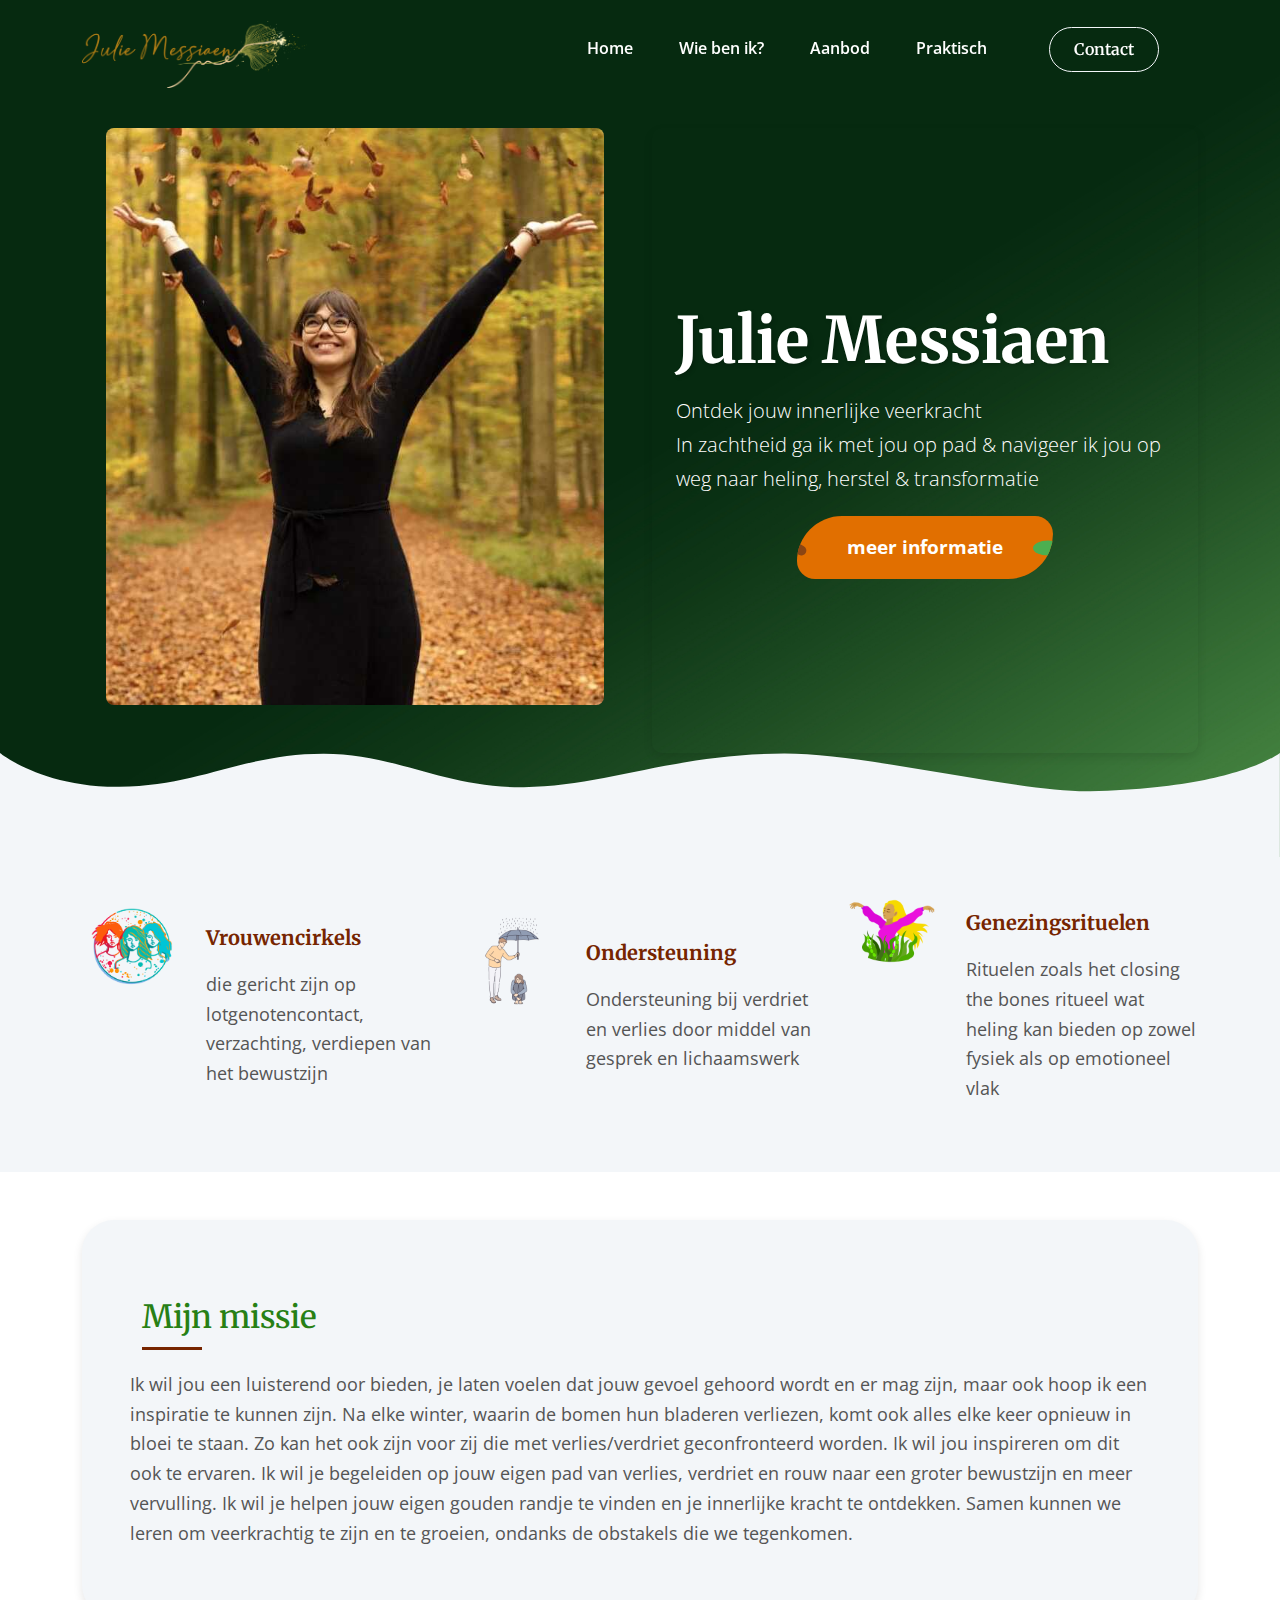
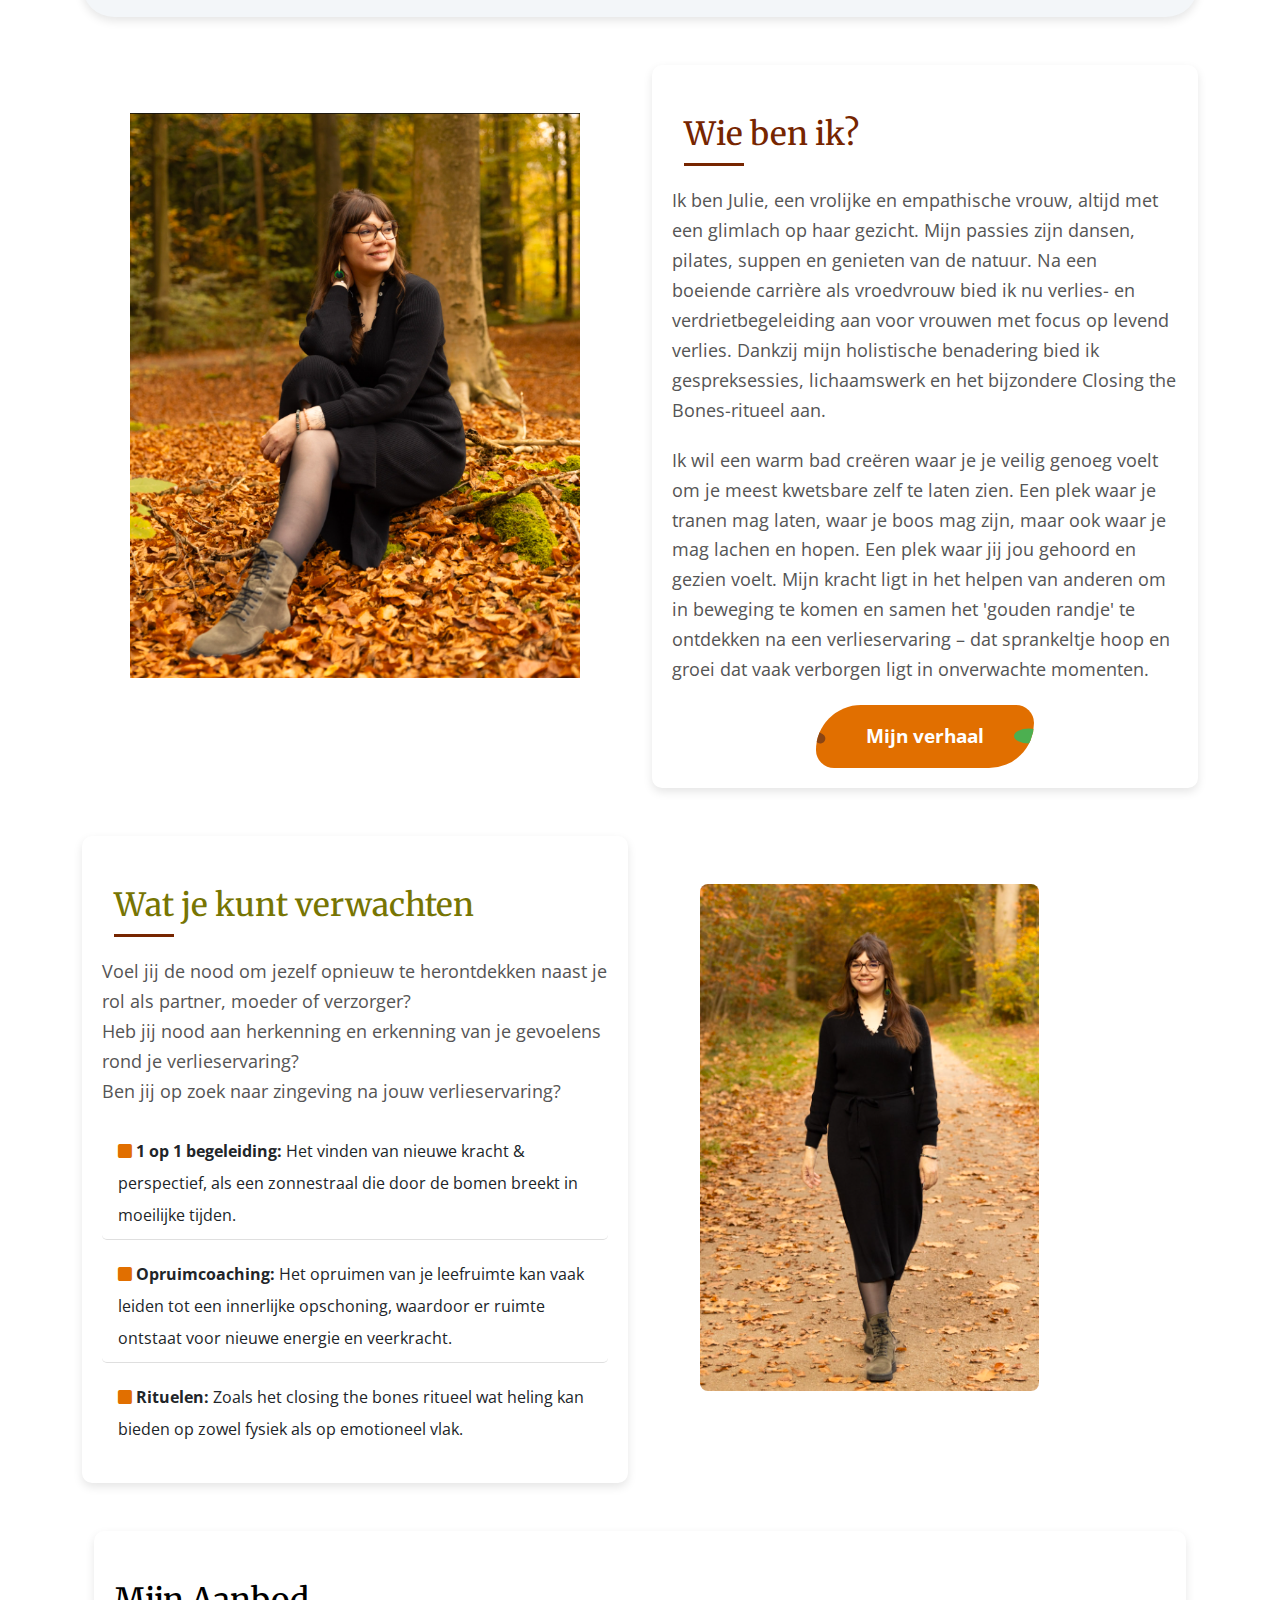
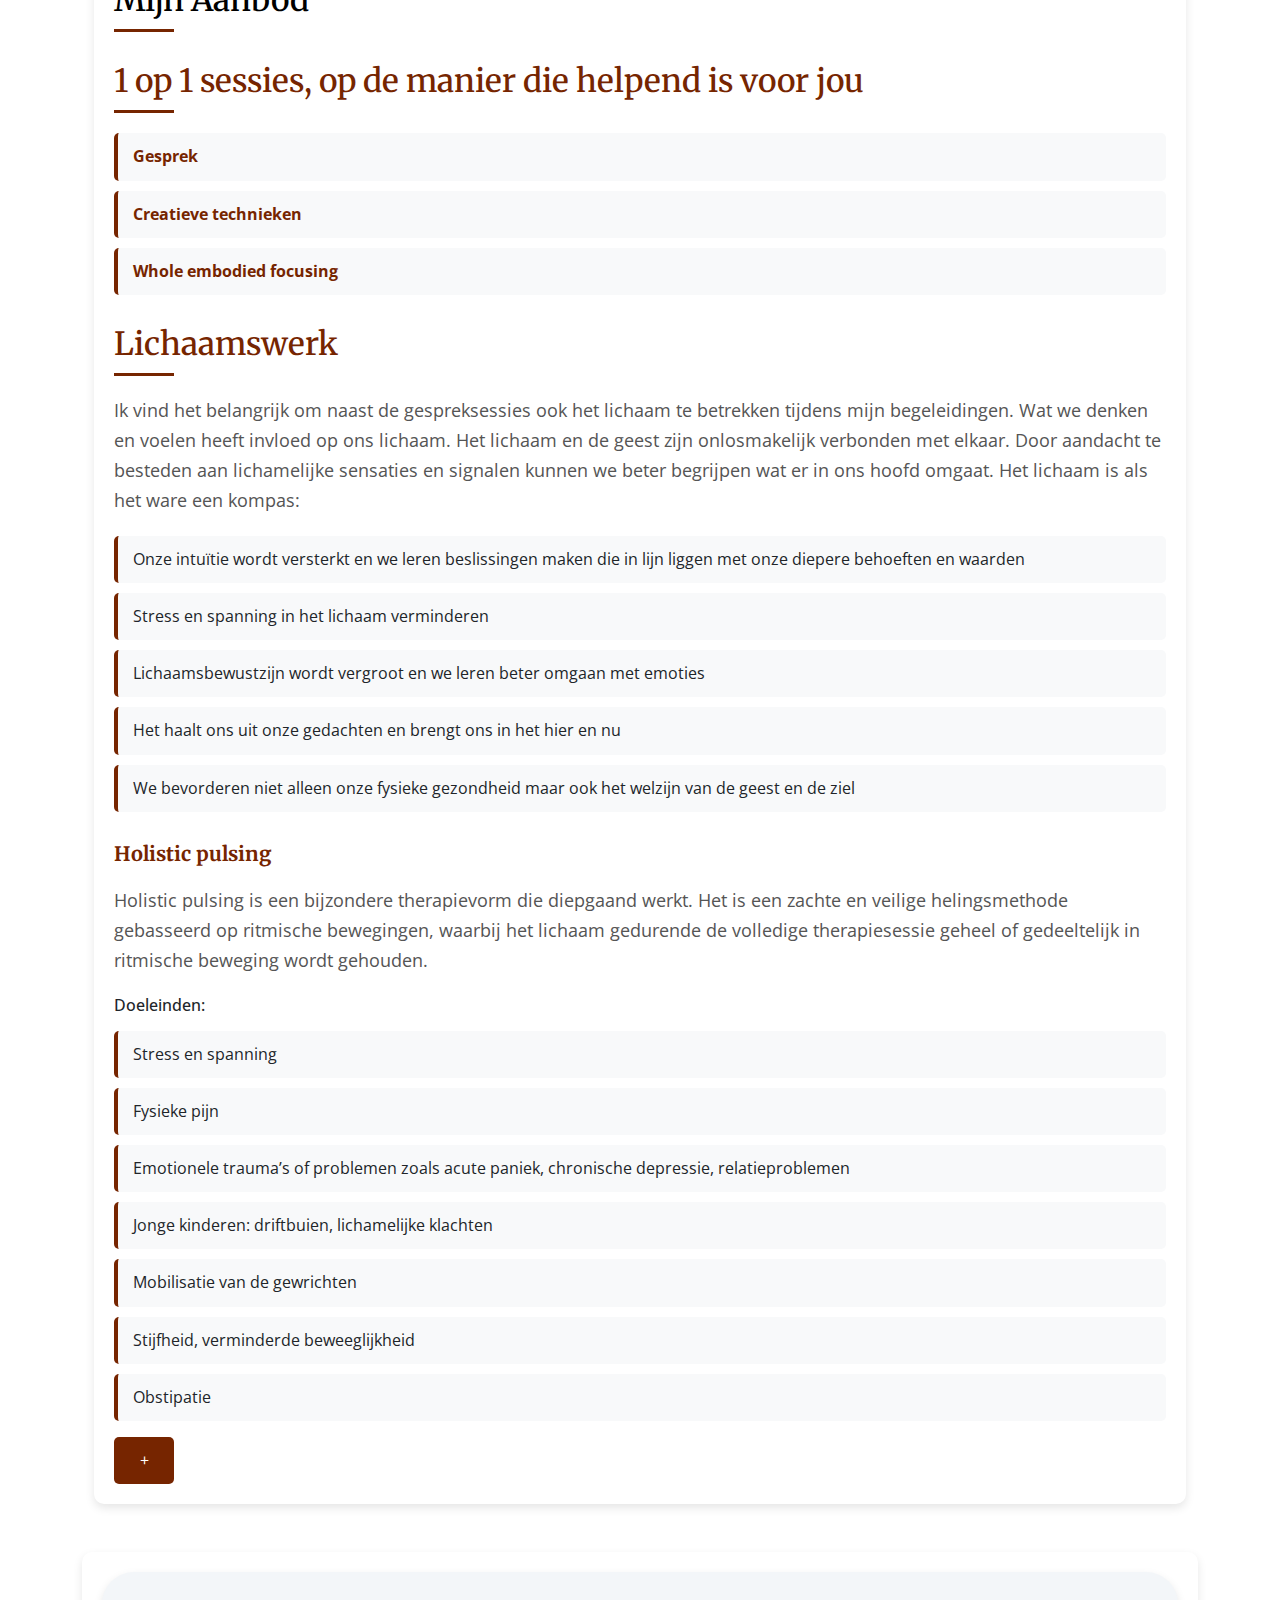
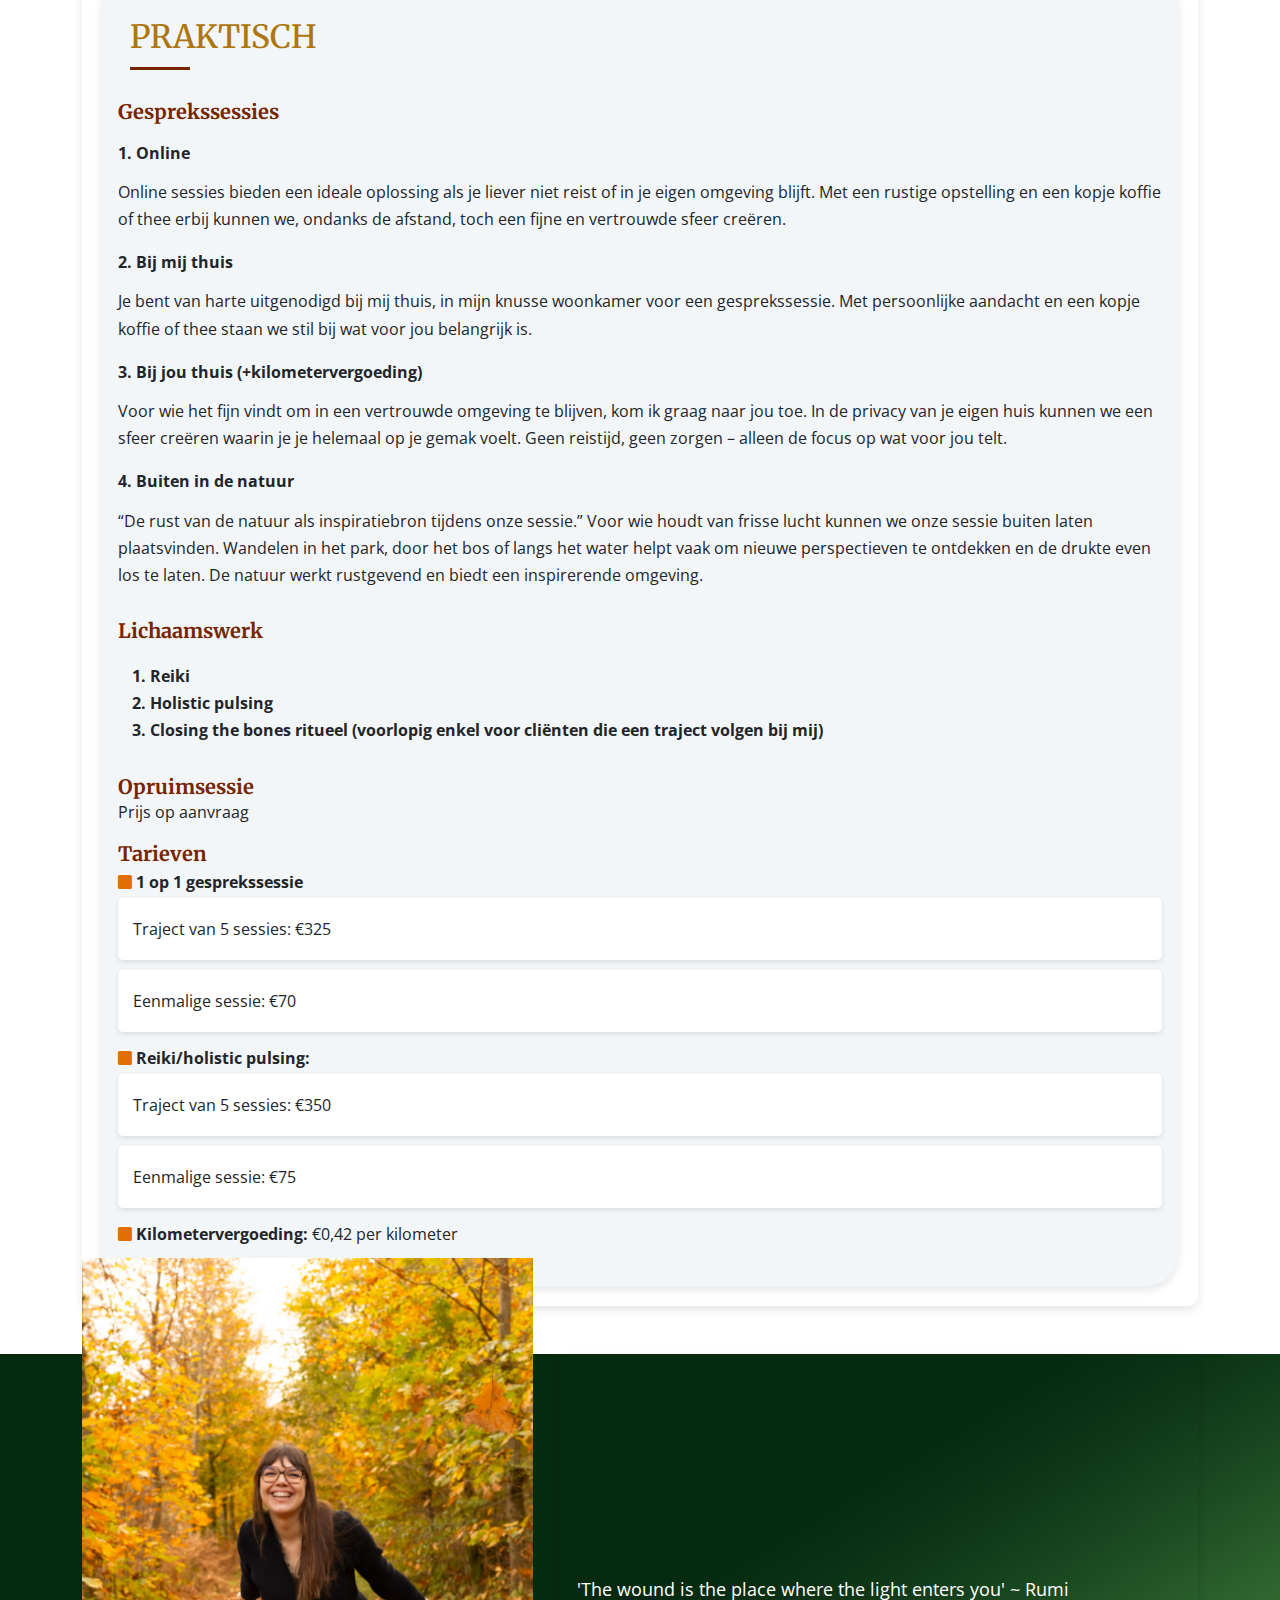
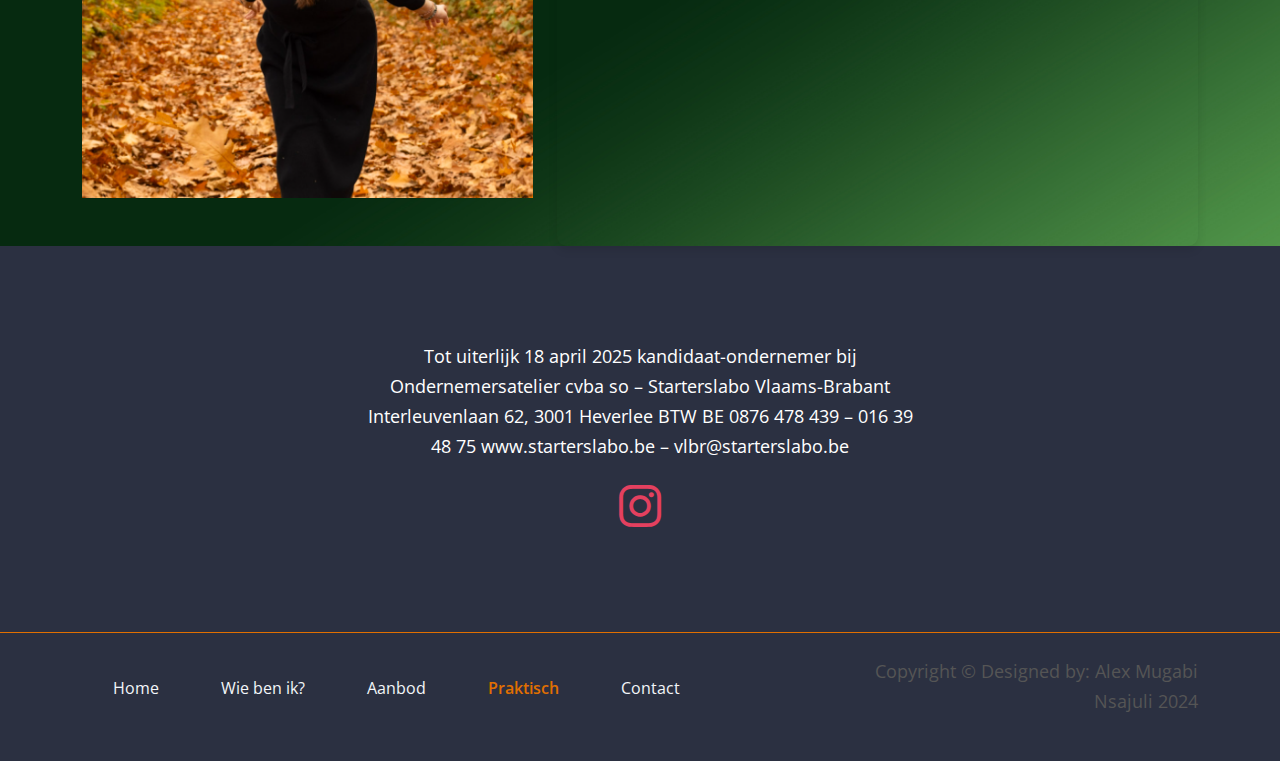
==== commit 5c9f66ac: "New changes to index, css, contact" ====
--- a/index.html
+++ b/index.html
@@ -11,10 +11,9 @@
   <link
     href="https://fonts.googleapis.com/css2?family=Merriweather:wght@400;700&family=Open+Sans:wght@400;600&display=swap"
     rel="stylesheet">
-    <head>
       <!-- Google Font -->
       <link href="https://fonts.googleapis.com/css2?family=Playfair+Display:wght@700&family=Poppins:wght@500&display=swap" rel="stylesheet">
-    </head>
+
     
   <link rel="stylesheet" href="css/font-awesome.css" />
   <link rel="stylesheet" href="css/bootstrap.css" />
@@ -49,7 +48,7 @@
             <a href="#prices" class="nav-link fw-semibold">Praktisch</a>
           </li>
           <li class="nav-item">
-            <a href="contact.html" class="nav-link btn btn-outline-light fw-semibold px-4 mx-4">Contact</a>
+            <a href="contact.html" class="nav-link btn btn-outline-light fw-semibold px-4 mx-4 tpcon">Contact</a>
           </li>
         </ul>
       </div>
@@ -75,7 +74,7 @@
           <div class="col-md-6">
             <div class="text-container p-4 d-flex flex-column justify-content-center h-100 mb-5 bg-transparent">
               <h1 class="display-3 fw-bold">Julie Messiaen</h1>
-              <p class="lead text-white">
+              <p class="lead text-white ">
                 Ontdek jouw innerlijke veerkracht <br /> In zachtheid ga ik met jou op pad & navigeer ik jou op weg naar
                 heling, herstel & transformatie
 
--- a/css/styles.css
+++ b/css/styles.css
@@ -405,3 +405,11 @@
 margin-right: 8px; /* Decrease space between checkbox and label */
 margin-left: 0; /* Remove extra space between checkbox and the left edge */
 }
+footer .nav-link:visited {
+  color: #ffffff; /* Ensure visited links also stay white */
+  font-weight: lighter;
+}
+
+.tpcon{
+  font-family: 'Merriweather', serif;
+}